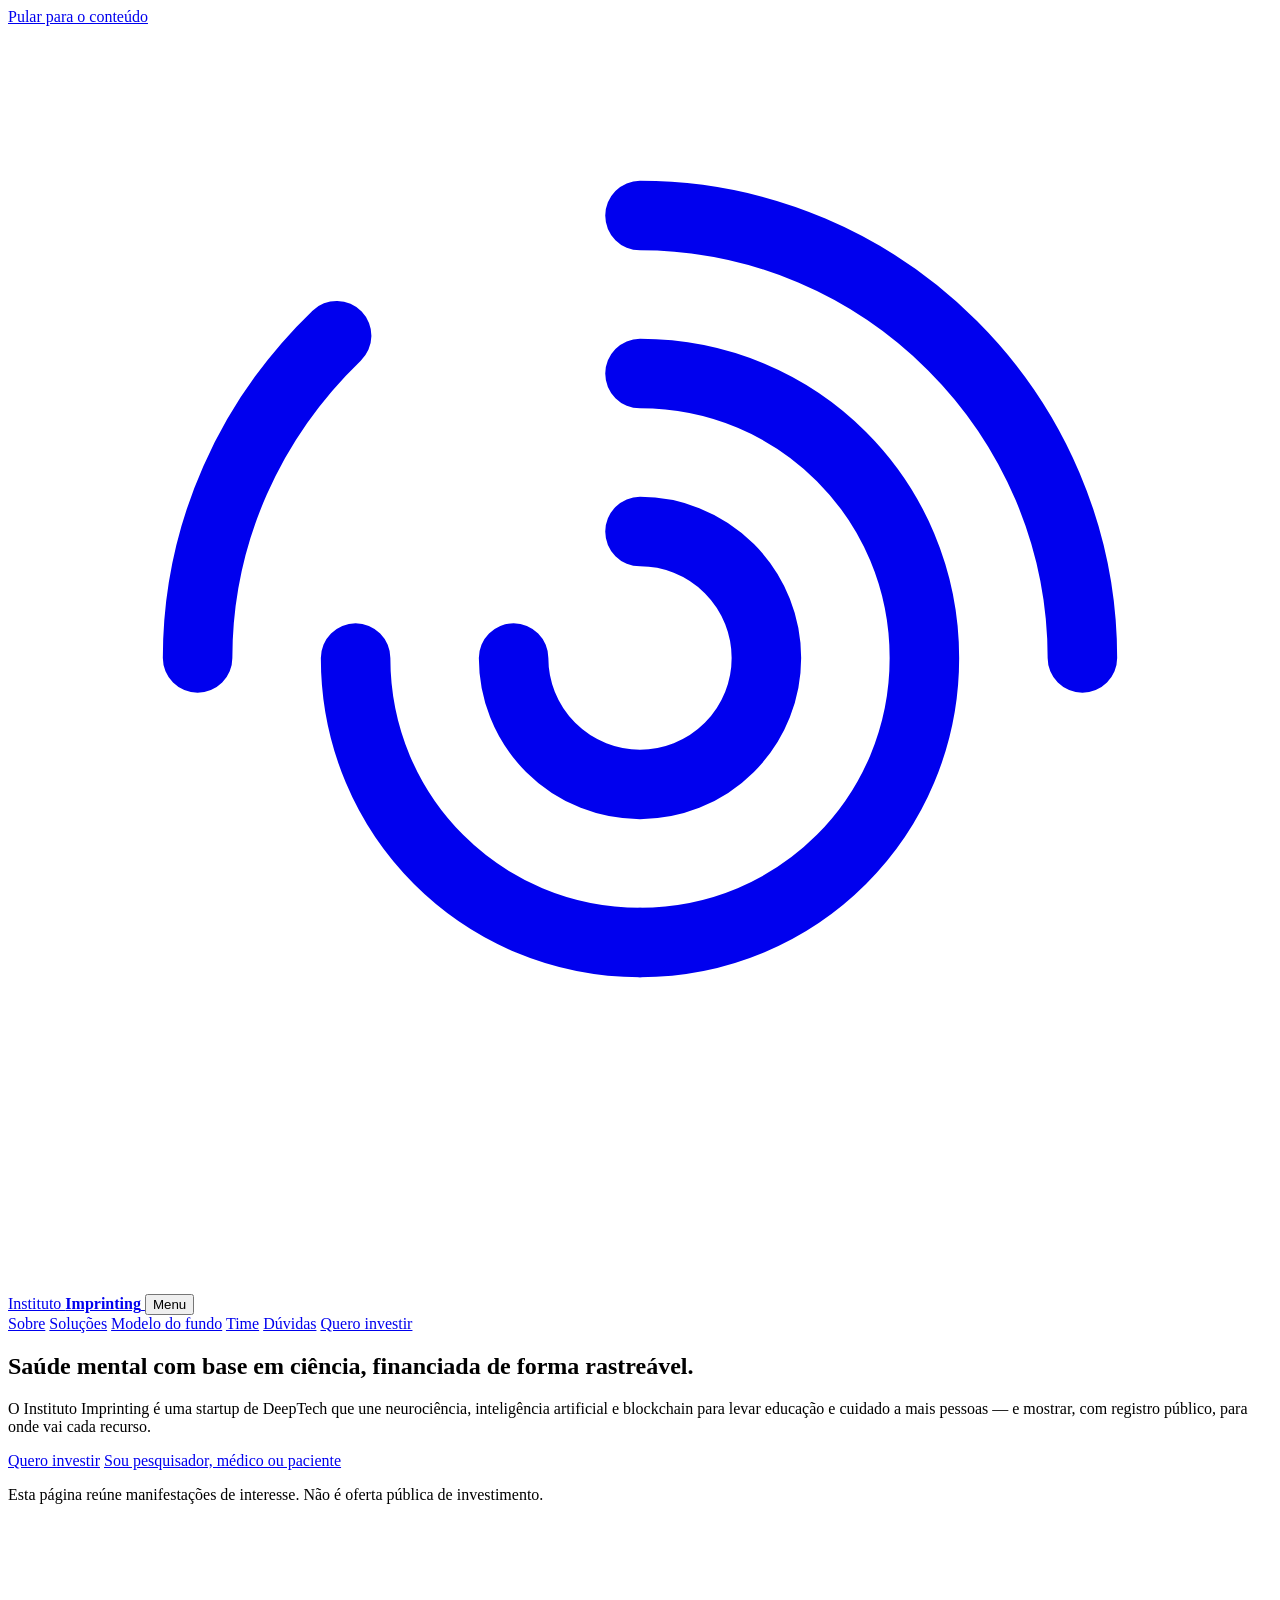
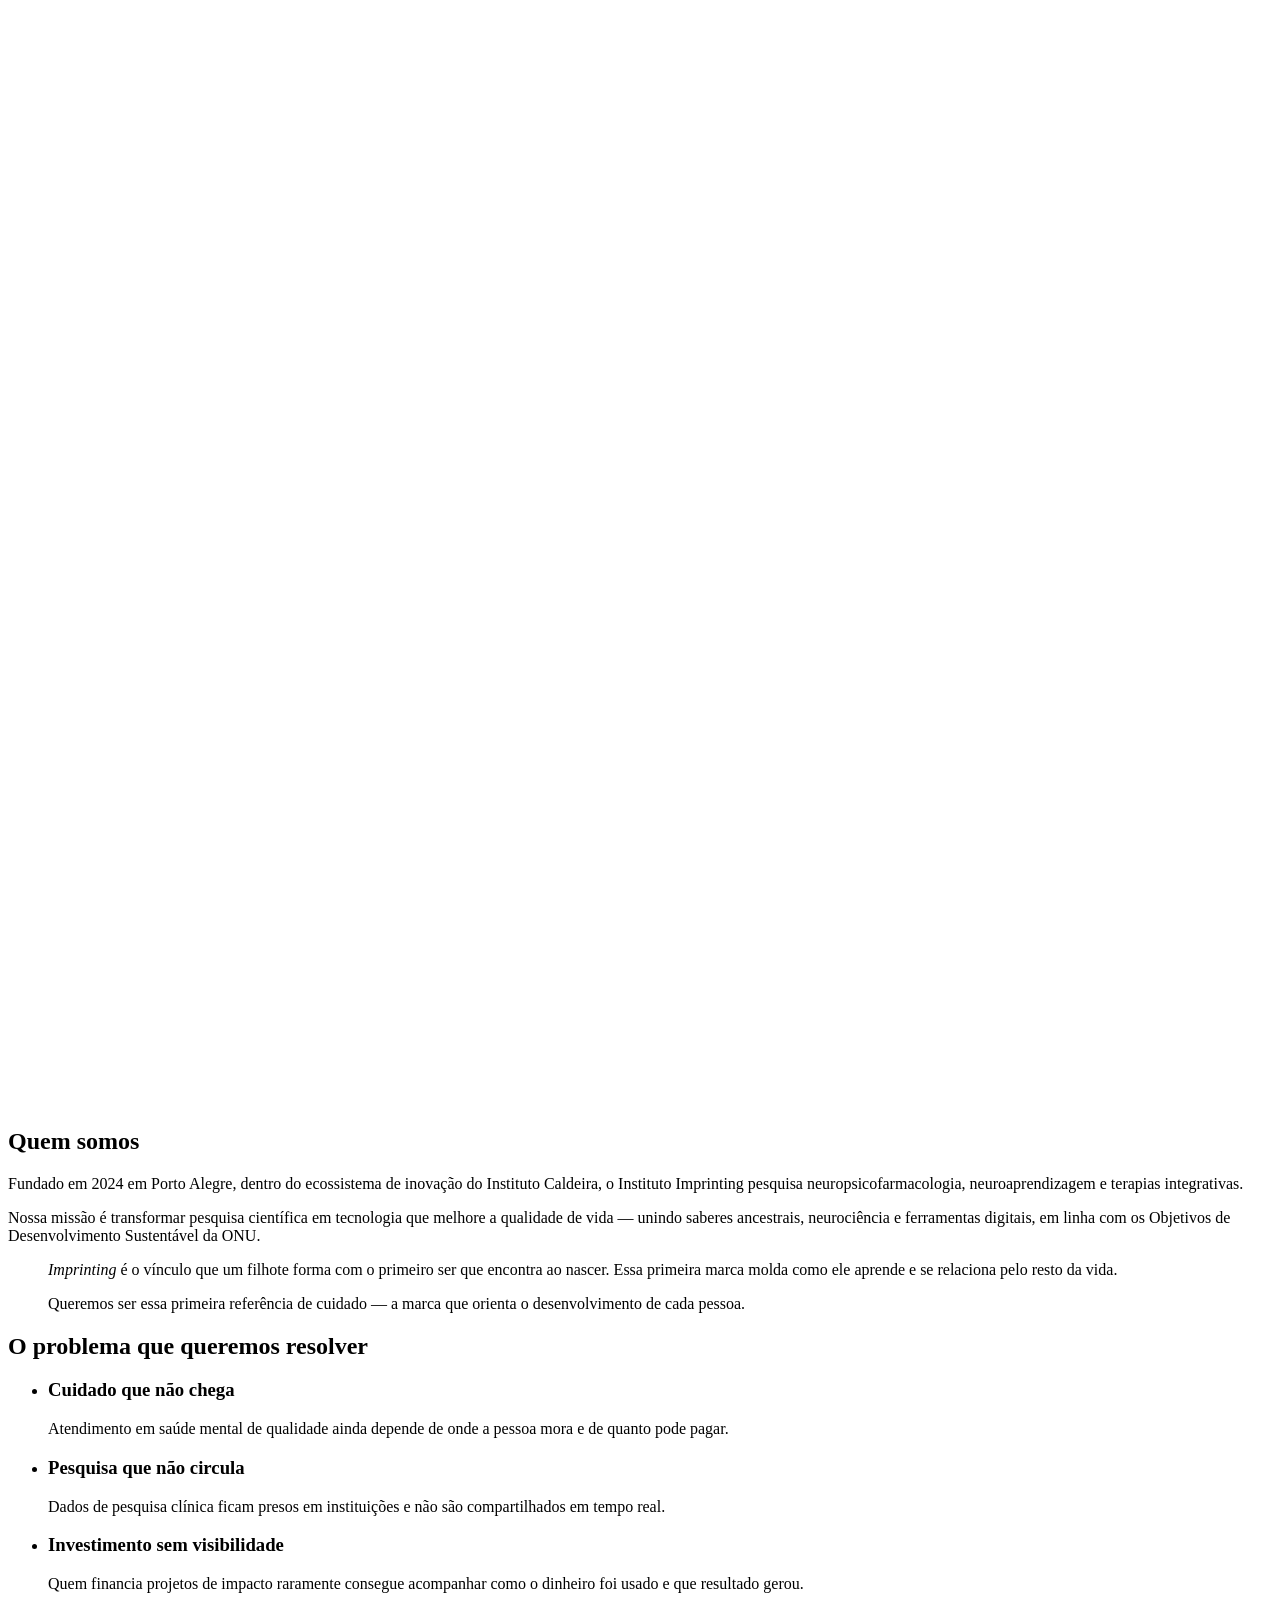
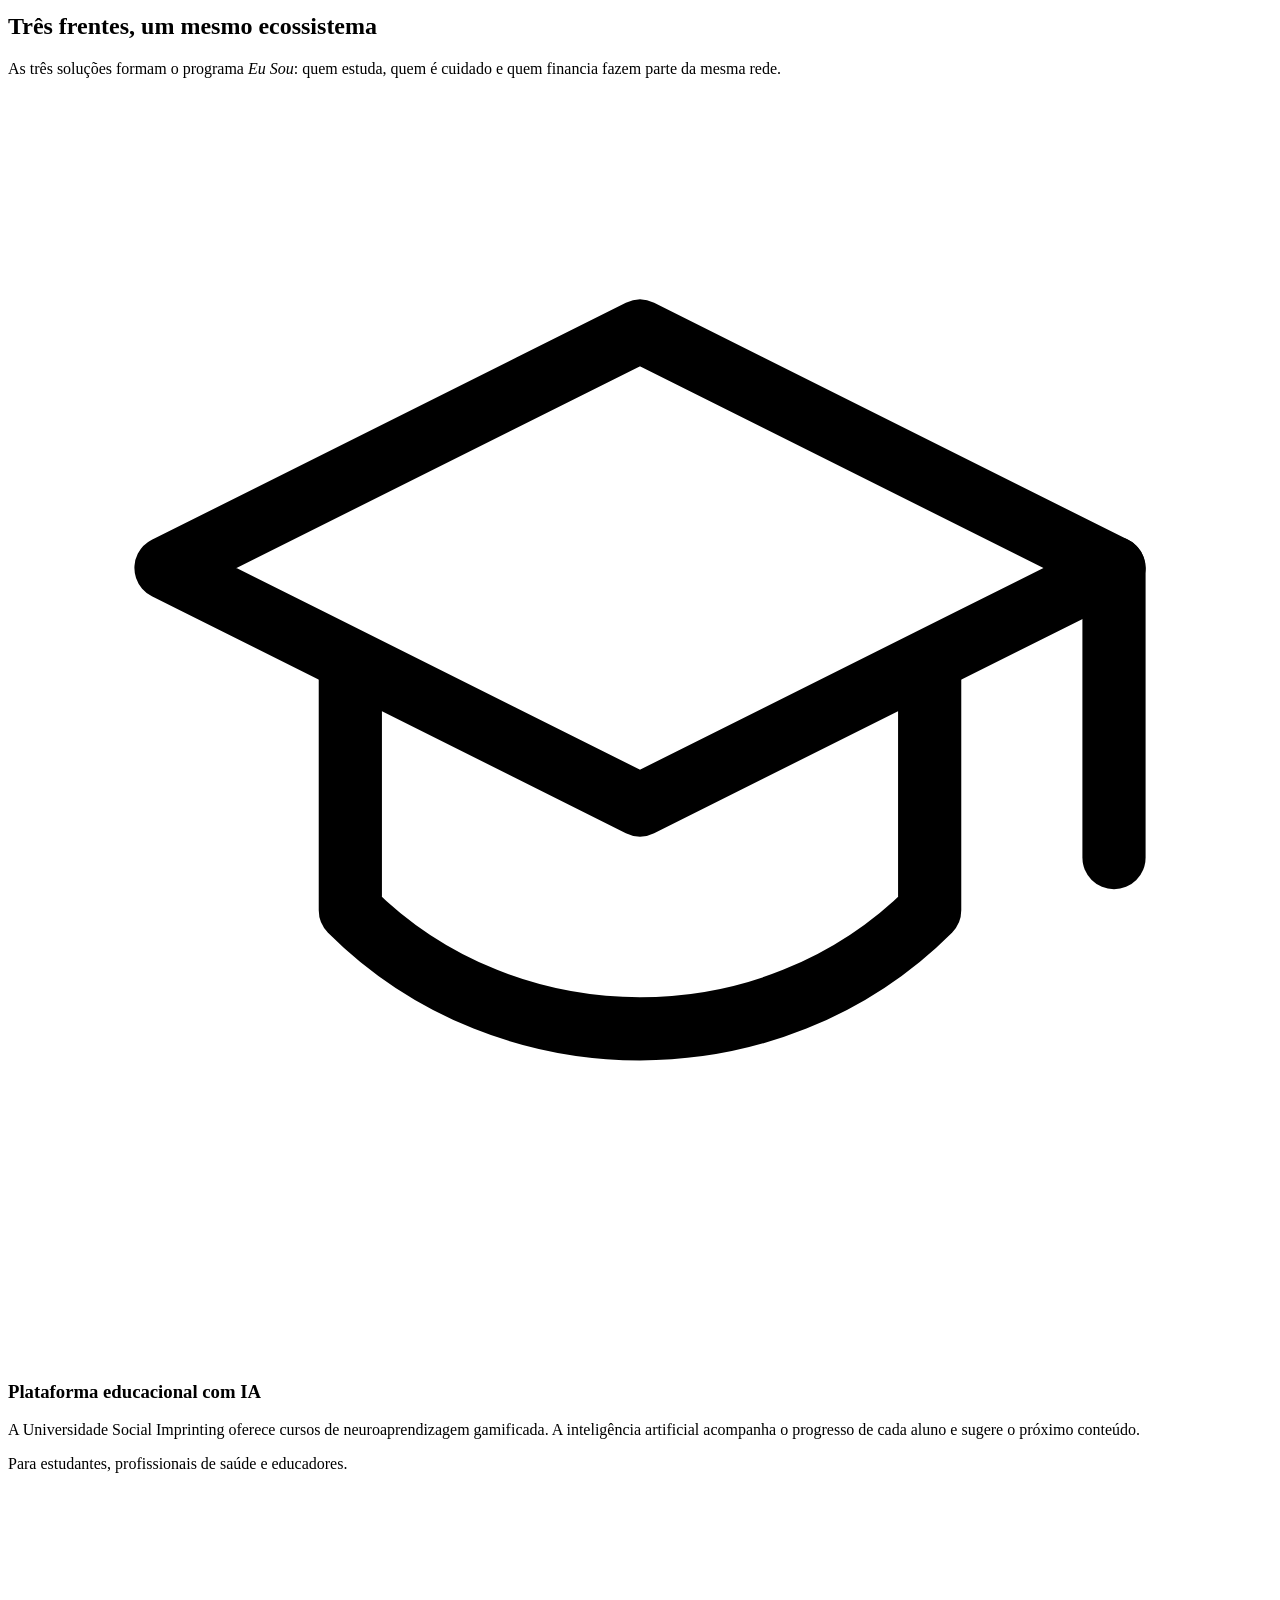
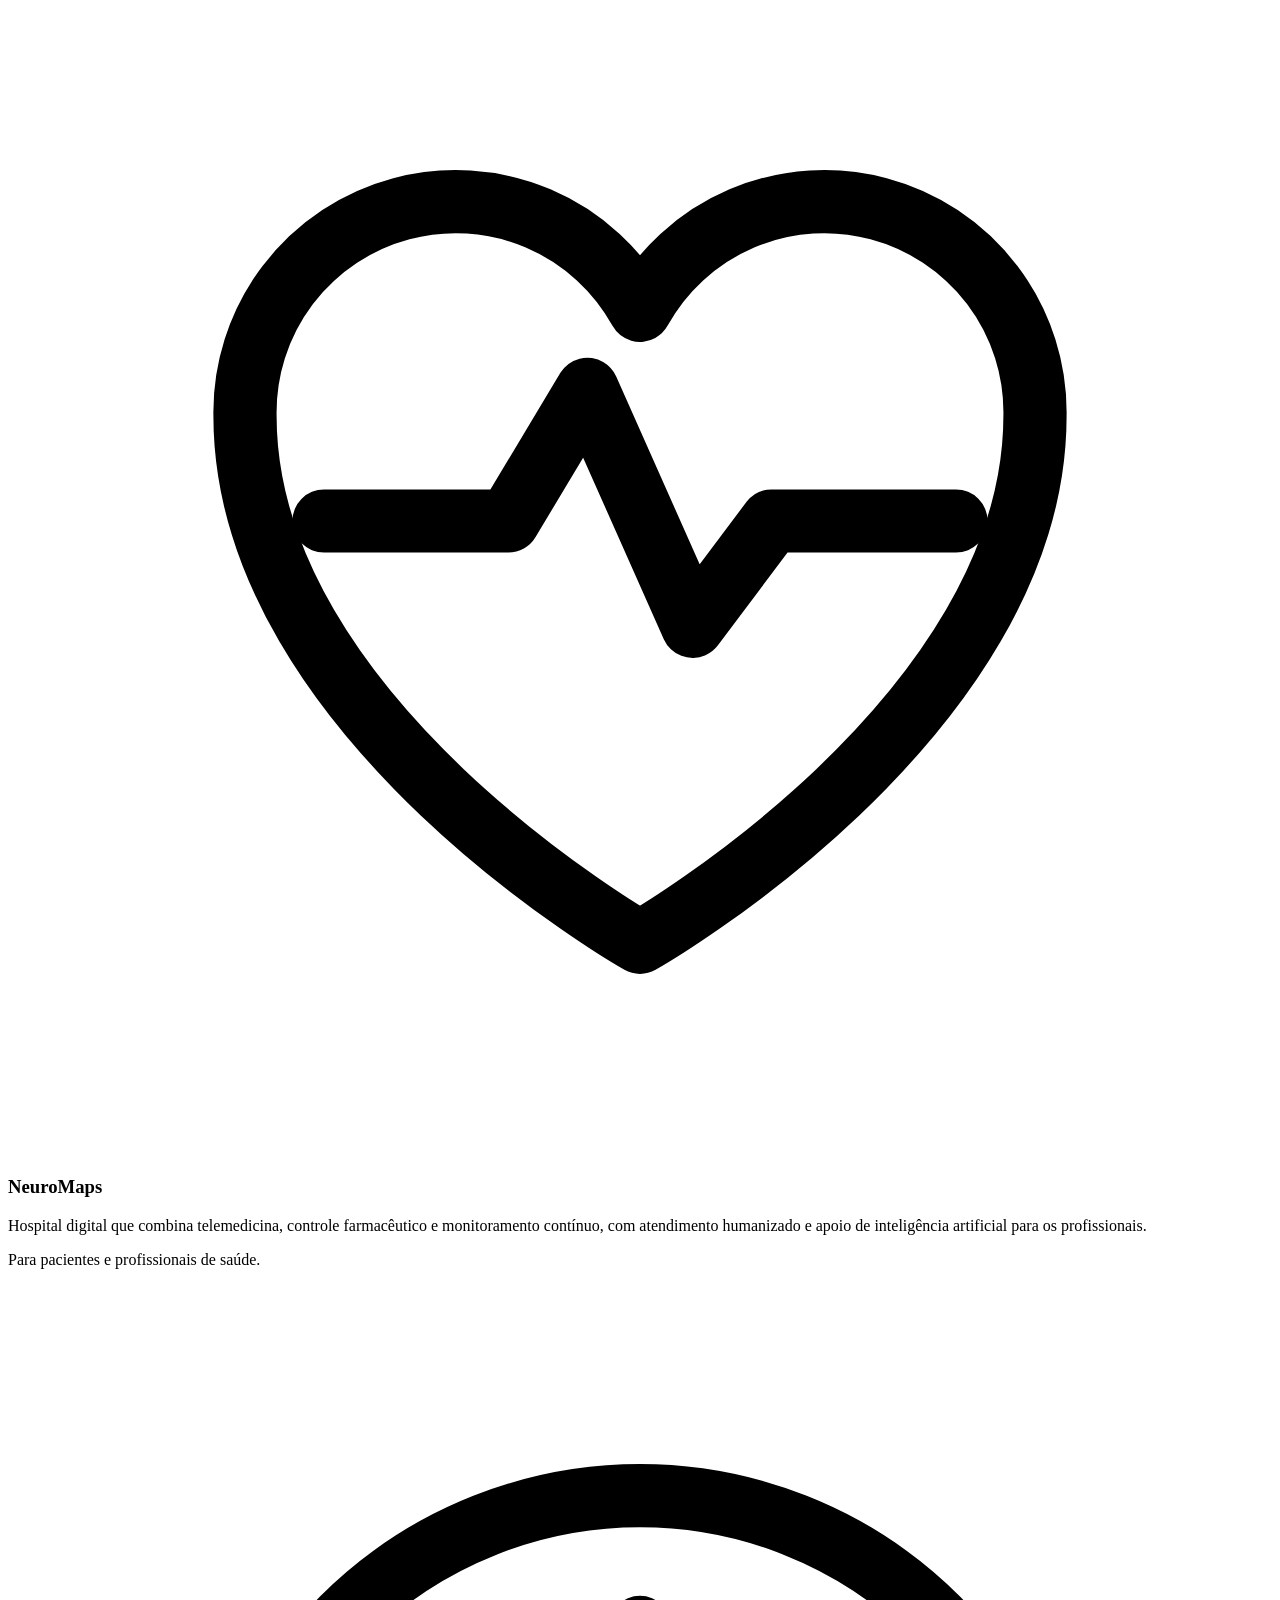
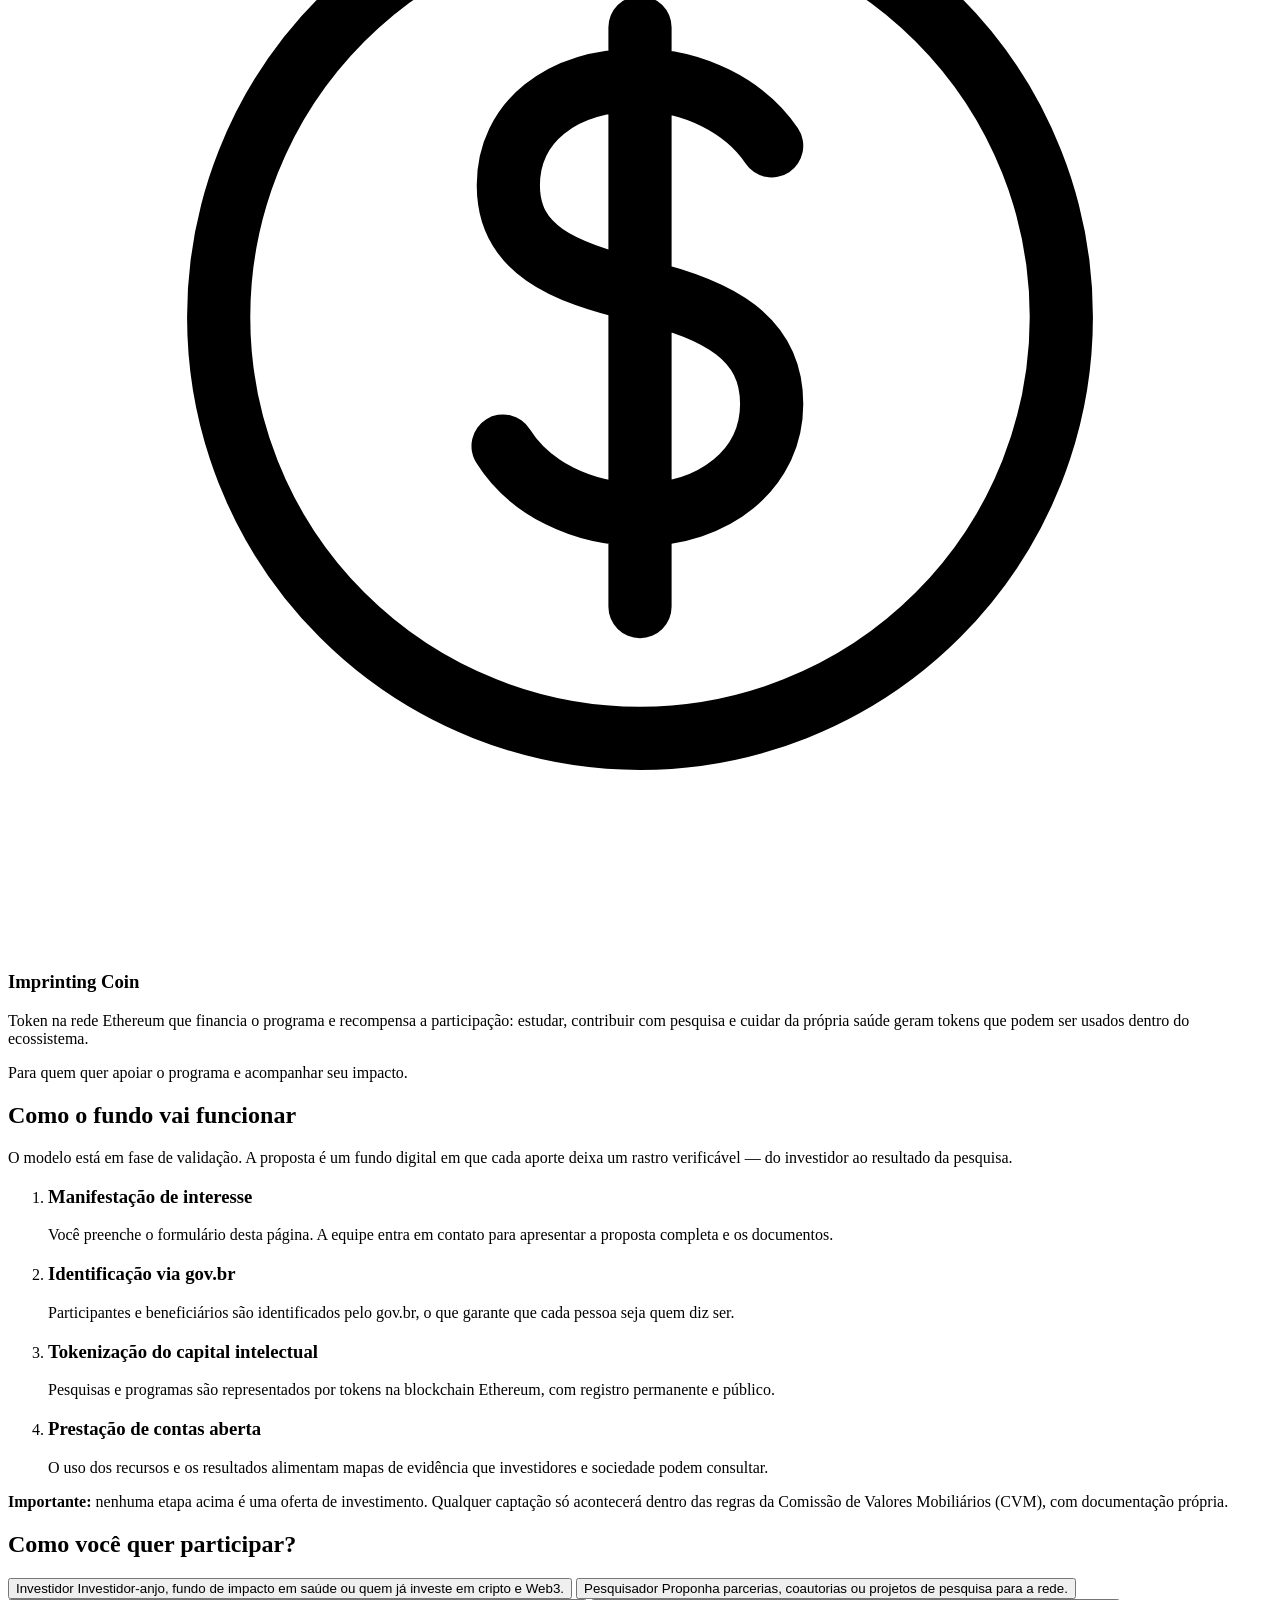
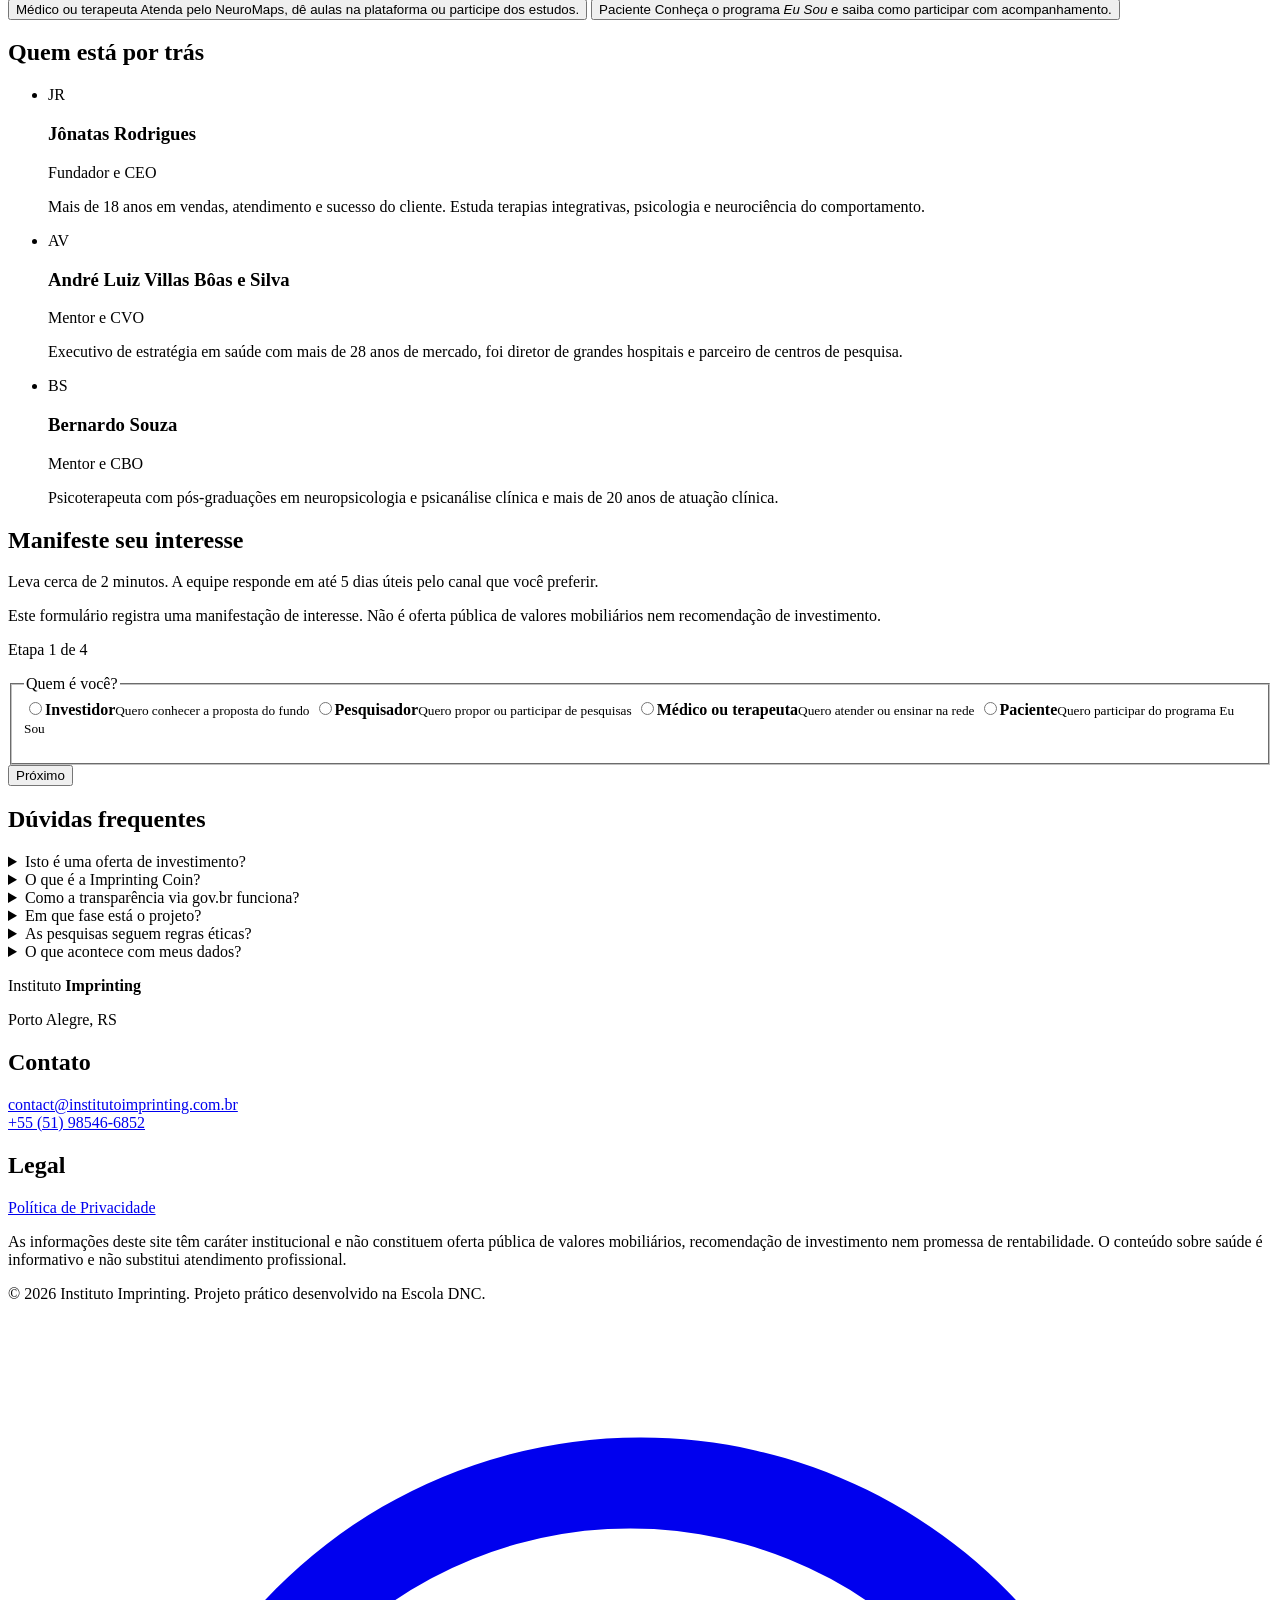
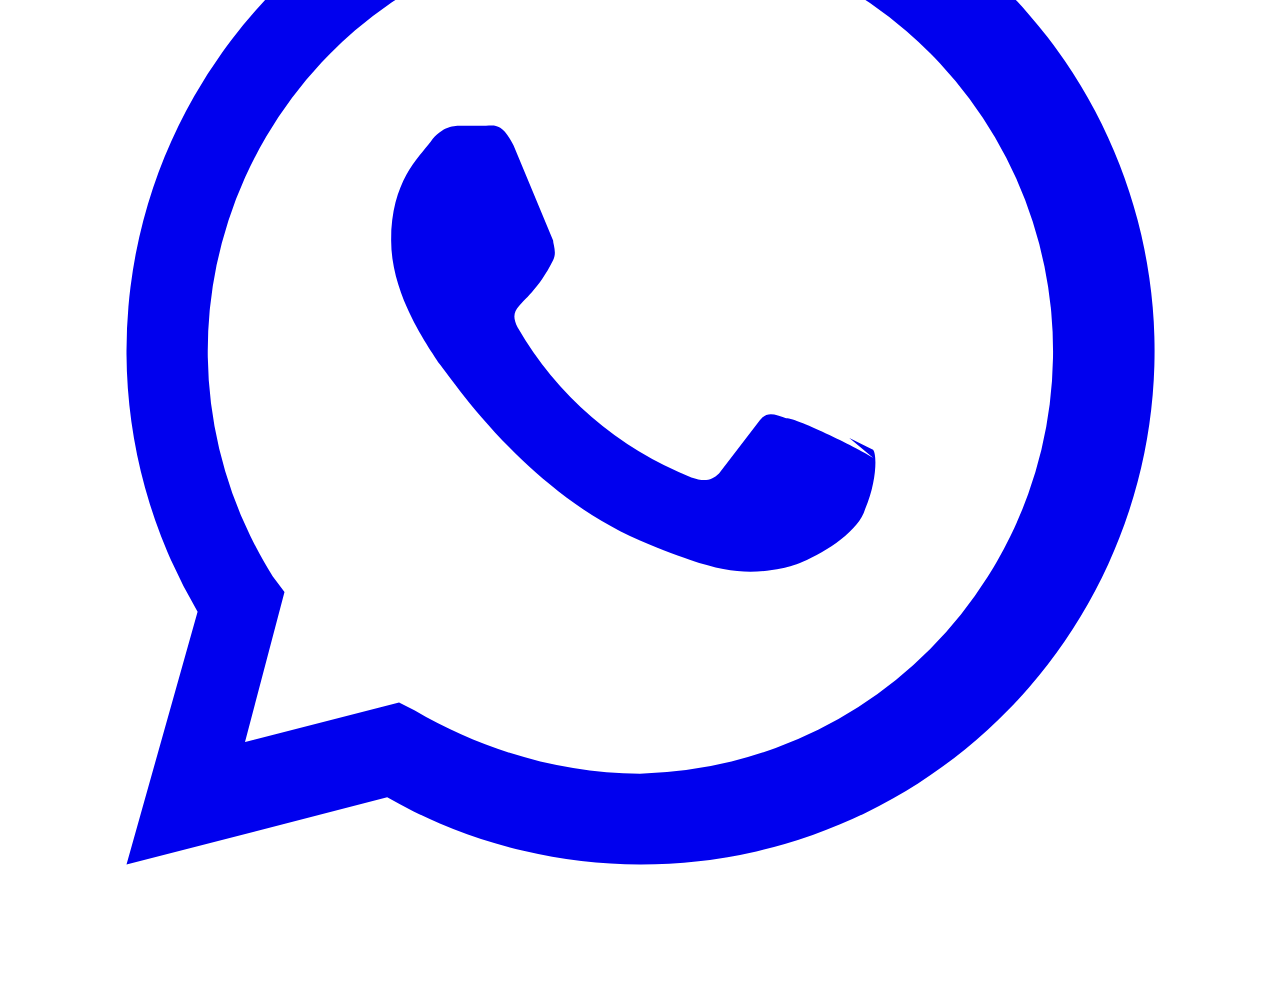
==== index.html @ c6a23389 "Site one-page e politica de privacidade" ====
<!doctype html>
<html lang="pt-BR">
<head>
  <meta charset="utf-8">
  <meta name="viewport" content="width=device-width, initial-scale=1">
  <meta http-equiv="Content-Security-Policy" content="default-src 'self'; script-src 'self'; style-src 'self' 'unsafe-inline' https://fonts.googleapis.com; font-src https://fonts.gstatic.com; img-src 'self' data:; connect-src https://lchayvsgtklfcipnlhec.supabase.co; base-uri 'self'; form-action 'self'">
  <meta name="referrer" content="strict-origin-when-cross-origin">
  <title>Instituto Imprinting — Ciência e cuidado em saúde mental</title>
  <meta name="description" content="O Instituto Imprinting une neurociência, inteligência artificial e blockchain para levar educação e cuidado em saúde mental a mais pessoas. Manifeste seu interesse como investidor, pesquisador, médico ou paciente.">
  <meta name="theme-color" content="#1A1C3D">
  <link rel="canonical" href="https://conceicaofrancisco645-commits.github.io/instituto-imprinting/">
  <meta property="og:type" content="website">
  <meta property="og:locale" content="pt_BR">
  <meta property="og:title" content="Instituto Imprinting — Ciência e cuidado em saúde mental">
  <meta property="og:description" content="Educação com IA, hospital digital NeuroMaps e a Imprinting Coin. Manifeste seu interesse.">
  <meta property="og:image" content="https://conceicaofrancisco645-commits.github.io/instituto-imprinting/assets/og.png">
  <meta name="twitter:card" content="summary_large_image">
  <link rel="icon" href="assets/favicon.svg" type="image/svg+xml">
  <link rel="preconnect" href="https://fonts.googleapis.com">
  <link rel="preconnect" href="https://fonts.gstatic.com" crossorigin>
  <link href="https://fonts.googleapis.com/css2?family=Atkinson+Hyperlegible:ital,wght@0,400;0,700;1,400&family=Bricolage+Grotesque:opsz,wght@12..96,500;12..96,700;12..96,800&display=swap" rel="stylesheet">
  <link rel="stylesheet" href="assets/style.css">
  <script type="application/ld+json">
  {"@context":"https://schema.org","@type":"Organization","name":"Instituto Imprinting","url":"https://conceicaofrancisco645-commits.github.io/instituto-imprinting/","email":"contact@institutoimprinting.com.br","telephone":"+55-51-98546-6852","address":{"@type":"PostalAddress","addressLocality":"Porto Alegre","addressRegion":"RS","addressCountry":"BR"}}
  </script>
</head>
<body>
  <a class="skip" href="#conteudo">Pular para o conteúdo</a>

  <header class="topbar">
    <div class="wrap topbar__inner">
      <a class="brand" href="#topo" aria-label="Instituto Imprinting, início">
        <svg class="brand__mark" viewBox="0 0 40 40" aria-hidden="true"><g fill="none" stroke="currentColor" stroke-width="2.2" stroke-linecap="round"><path d="M20 6c7.7 0 14 6.3 14 14"/><path d="M20 11c5 0 9 4 9 9s-4 9-9 9"/><path d="M20 16a4 4 0 1 1-4 4"/><path d="M6 20c0-4 1.7-7.6 4.4-10.2"/><path d="M11 20c0 5 4 9 9 9"/></g></svg>
        <span>Instituto <b>Imprinting</b></span>
      </a>
      <button class="menu-btn" aria-expanded="false" aria-controls="menu">Menu</button>
      <nav id="menu" class="nav" aria-label="Principal">
        <a href="#sobre">Sobre</a>
        <a href="#solucoes">Soluções</a>
        <a href="#modelo">Modelo do fundo</a>
        <a href="#time">Time</a>
        <a href="#faq">Dúvidas</a>
        <a class="btn btn--small" href="#interesse" data-perfil="investidor">Quero investir</a>
      </nav>
    </div>
  </header>

  <main id="conteudo">
    <!-- HERO -->
    <section class="hero" id="topo">
      <div class="wrap hero__grid">
        <div class="hero__text">
          <h1>Saúde mental com base em ciência, financiada de forma rastreável.</h1>
          <p class="lead">O Instituto Imprinting é uma startup de DeepTech que une neurociência, inteligência artificial e blockchain para levar educação e cuidado a mais pessoas — e mostrar, com registro público, para onde vai cada recurso.</p>
          <div class="hero__ctas">
            <a class="btn" href="#interesse" data-perfil="investidor">Quero investir</a>
            <a class="btn btn--ghost" href="#para-quem">Sou pesquisador, médico ou paciente</a>
          </div>
          <p class="hero__note">Esta página reúne manifestações de interesse. Não é oferta pública de investimento.</p>
        </div>
        <figure class="hero__art" aria-hidden="true">
          <svg id="imprint" viewBox="0 0 520 520"></svg>
        </figure>
      </div>
    </section>

    <!-- SOBRE -->
    <section class="section" id="sobre">
      <div class="wrap sobre">
        <div class="sobre__text">
          <h2>Quem somos</h2>
          <p>Fundado em 2024 em Porto Alegre, dentro do ecossistema de inovação do Instituto Caldeira, o Instituto Imprinting pesquisa neuropsicofarmacologia, neuroaprendizagem e terapias integrativas.</p>
          <p>Nossa missão é transformar pesquisa científica em tecnologia que melhore a qualidade de vida — unindo saberes ancestrais, neurociência e ferramentas digitais, em linha com os Objetivos de Desenvolvimento Sustentável da ONU.</p>
        </div>
        <blockquote class="nome">
          <p><dfn>Imprinting</dfn> é o vínculo que um filhote forma com o primeiro ser que encontra ao nascer. Essa primeira marca molda como ele aprende e se relaciona pelo resto da vida.</p>
          <footer>Queremos ser essa primeira referência de cuidado — a marca que orienta o desenvolvimento de cada pessoa.</footer>
        </blockquote>
      </div>
    </section>

    <!-- PROBLEMA -->
    <section class="section section--ink" id="problema">
      <div class="wrap">
        <h2>O problema que queremos resolver</h2>
        <ul class="problemas">
          <li><h3>Cuidado que não chega</h3><p>Atendimento em saúde mental de qualidade ainda depende de onde a pessoa mora e de quanto pode pagar.</p></li>
          <li><h3>Pesquisa que não circula</h3><p>Dados de pesquisa clínica ficam presos em instituições e não são compartilhados em tempo real.</p></li>
          <li><h3>Investimento sem visibilidade</h3><p>Quem financia projetos de impacto raramente consegue acompanhar como o dinheiro foi usado e que resultado gerou.</p></li>
        </ul>
      </div>
    </section>

    <!-- SOLUÇÕES -->
    <section class="section" id="solucoes">
      <div class="wrap">
        <h2>Três frentes, um mesmo ecossistema</h2>
        <p class="section__intro">As três soluções formam o programa <i>Eu Sou</i>: quem estuda, quem é cuidado e quem financia fazem parte da mesma rede.</p>
        <div class="solucoes">
          <article class="solucao">
            <svg class="solucao__icon" viewBox="0 0 48 48" aria-hidden="true"><g fill="none" stroke="currentColor" stroke-width="2.4" stroke-linecap="round" stroke-linejoin="round"><path d="M6 18 24 9l18 9-18 9z"/><path d="M13 22v9c3 3 7 4.5 11 4.5s8-1.5 11-4.5v-9"/><path d="M42 18v11"/></g></svg>
            <h3>Plataforma educacional com IA</h3>
            <p>A Universidade Social Imprinting oferece cursos de neuroaprendizagem gamificada. A inteligência artificial acompanha o progresso de cada aluno e sugere o próximo conteúdo.</p>
            <p class="solucao__para">Para estudantes, profissionais de saúde e educadores.</p>
          </article>
          <article class="solucao">
            <svg class="solucao__icon" viewBox="0 0 48 48" aria-hidden="true"><g fill="none" stroke="currentColor" stroke-width="2.4" stroke-linecap="round" stroke-linejoin="round"><path d="M24 40s-15-8.5-15-20a8 8 0 0 1 15-4 8 8 0 0 1 15 4c0 11.5-15 20-15 20z"/><path d="M12 24h7l3-5 4 9 3-4h7"/></g></svg>
            <h3>NeuroMaps</h3>
            <p>Hospital digital que combina telemedicina, controle farmacêutico e monitoramento contínuo, com atendimento humanizado e apoio de inteligência artificial para os profissionais.</p>
            <p class="solucao__para">Para pacientes e profissionais de saúde.</p>
          </article>
          <article class="solucao">
            <svg class="solucao__icon" viewBox="0 0 48 48" aria-hidden="true"><g fill="none" stroke="currentColor" stroke-width="2.4" stroke-linecap="round" stroke-linejoin="round"><circle cx="24" cy="24" r="16"/><path d="M24 13v22M29 17.5c-1-1.5-3-2.5-5-2.5-3 0-5 1.6-5 4s2 3.3 5 4 5 1.8 5 4.3-2.2 4.2-5 4.2c-2.2 0-4.2-1-5.2-2.6"/></g></svg>
            <h3>Imprinting Coin</h3>
            <p>Token na rede Ethereum que financia o programa e recompensa a participação: estudar, contribuir com pesquisa e cuidar da própria saúde geram tokens que podem ser usados dentro do ecossistema.</p>
            <p class="solucao__para">Para quem quer apoiar o programa e acompanhar seu impacto.</p>
          </article>
        </div>
      </div>
    </section>

    <!-- MODELO -->
    <section class="section section--mist" id="modelo">
      <div class="wrap modelo">
        <div class="modelo__head">
          <h2>Como o fundo vai funcionar</h2>
          <p>O modelo está em fase de validação. A proposta é um fundo digital em que cada aporte deixa um rastro verificável — do investidor ao resultado da pesquisa.</p>
        </div>
        <ol class="etapas">
          <li><h3>Manifestação de interesse</h3><p>Você preenche o formulário desta página. A equipe entra em contato para apresentar a proposta completa e os documentos.</p></li>
          <li><h3>Identificação via gov.br</h3><p>Participantes e beneficiários são identificados pelo gov.br, o que garante que cada pessoa seja quem diz ser.</p></li>
          <li><h3>Tokenização do capital intelectual</h3><p>Pesquisas e programas são representados por tokens na blockchain Ethereum, com registro permanente e público.</p></li>
          <li><h3>Prestação de contas aberta</h3><p>O uso dos recursos e os resultados alimentam mapas de evidência que investidores e sociedade podem consultar.</p></li>
        </ol>
        <p class="aviso"><strong>Importante:</strong> nenhuma etapa acima é uma oferta de investimento. Qualquer captação só acontecerá dentro das regras da Comissão de Valores Mobiliários (CVM), com documentação própria.</p>
      </div>
    </section>

    <!-- PARA QUEM -->
    <section class="section" id="para-quem">
      <div class="wrap">
        <h2>Como você quer participar?</h2>
        <div class="perfis">
          <button class="perfil-card" data-perfil="investidor">
            <span class="perfil-card__nome">Investidor</span>
            <span>Investidor-anjo, fundo de impacto em saúde ou quem já investe em cripto e Web3.</span>
          </button>
          <button class="perfil-card" data-perfil="pesquisador">
            <span class="perfil-card__nome">Pesquisador</span>
            <span>Proponha parcerias, coautorias ou projetos de pesquisa para a rede.</span>
          </button>
          <button class="perfil-card" data-perfil="medico">
            <span class="perfil-card__nome">Médico ou terapeuta</span>
            <span>Atenda pelo NeuroMaps, dê aulas na plataforma ou participe dos estudos.</span>
          </button>
          <button class="perfil-card" data-perfil="paciente">
            <span class="perfil-card__nome">Paciente</span>
            <span>Conheça o programa <i>Eu Sou</i> e saiba como participar com acompanhamento.</span>
          </button>
        </div>
      </div>
    </section>

    <!-- TIME -->
    <section class="section section--mist" id="time">
      <div class="wrap">
        <h2>Quem está por trás</h2>
        <ul class="time">
          <li class="pessoa">
            <span class="pessoa__avatar" aria-hidden="true">JR</span>
            <div><h3>Jônatas Rodrigues</h3><p class="pessoa__cargo">Fundador e CEO</p>
            <p>Mais de 18 anos em vendas, atendimento e sucesso do cliente. Estuda terapias integrativas, psicologia e neurociência do comportamento.</p></div>
          </li>
          <li class="pessoa">
            <span class="pessoa__avatar" aria-hidden="true">AV</span>
            <div><h3>André Luiz Villas Bôas e Silva</h3><p class="pessoa__cargo">Mentor e CVO</p>
            <p>Executivo de estratégia em saúde com mais de 28 anos de mercado, foi diretor de grandes hospitais e parceiro de centros de pesquisa.</p></div>
          </li>
          <li class="pessoa">
            <span class="pessoa__avatar" aria-hidden="true">BS</span>
            <div><h3>Bernardo Souza</h3><p class="pessoa__cargo">Mentor e CBO</p>
            <p>Psicoterapeuta com pós-graduações em neuropsicologia e psicanálise clínica e mais de 20 anos de atuação clínica.</p></div>
          </li>
        </ul>
      </div>
    </section>

    <!-- FORMULÁRIO -->
    <section class="section form-section" id="interesse">
      <div class="wrap form-wrap">
        <div class="form-intro">
          <h2>Manifeste seu interesse</h2>
          <p>Leva cerca de 2 minutos. A equipe responde em até 5 dias úteis pelo canal que você preferir.</p>
          <p class="aviso aviso--small">Este formulário registra uma manifestação de interesse. Não é oferta pública de valores mobiliários nem recomendação de investimento.</p>
        </div>

        <form id="form" class="form" novalidate>
          <div class="progress" aria-hidden="true"><span class="progress__bar"></span></div>
          <p class="progress__label" id="progress-label" aria-live="polite">Etapa 1 de 4</p>

          <!-- etapa 1 -->
          <fieldset class="step" data-step="1">
            <legend>Quem é você?</legend>
            <div class="choices" role="radiogroup">
              <label class="choice"><input type="radio" name="perfil" value="investidor" required><span><b>Investidor</b><small>Quero conhecer a proposta do fundo</small></span></label>
              <label class="choice"><input type="radio" name="perfil" value="pesquisador"><span><b>Pesquisador</b><small>Quero propor ou participar de pesquisas</small></span></label>
              <label class="choice"><input type="radio" name="perfil" value="medico"><span><b>Médico ou terapeuta</b><small>Quero atender ou ensinar na rede</small></span></label>
              <label class="choice"><input type="radio" name="perfil" value="paciente"><span><b>Paciente</b><small>Quero participar do programa Eu Sou</small></span></label>
            </div>
            <p class="error" data-error-for="perfil"></p>
          </fieldset>

          <!-- etapa 2 -->
          <fieldset class="step" data-step="2" hidden>
            <legend>Seus dados de contato</legend>
            <div class="field"><label for="nome">Nome completo</label><input id="nome" name="nome" autocomplete="name" required minlength="3" maxlength="120"><p class="error" data-error-for="nome"></p></div>
            <div class="field"><label for="email">E-mail</label><input id="email" name="email" type="email" autocomplete="email" required maxlength="160" inputmode="email"><p class="error" data-error-for="email"></p></div>
            <div class="field"><label for="telefone">Celular com DDD</label><input id="telefone" name="telefone" type="tel" autocomplete="tel-national" required inputmode="numeric" placeholder="(11) 98765-4321" maxlength="15"><p class="error" data-error-for="telefone"></p></div>
            <div class="field-row">
              <div class="field"><label for="cidade">Cidade</label><input id="cidade" name="cidade" autocomplete="address-level2" required maxlength="80"><p class="error" data-error-for="cidade"></p></div>
              <div class="field field--uf"><label for="uf">UF</label>
                <select id="uf" name="uf" required autocomplete="address-level1"><option value="">—</option><option>AC</option><option>AL</option><option>AP</option><option>AM</option><option>BA</option><option>CE</option><option>DF</option><option>ES</option><option>GO</option><option>MA</option><option>MT</option><option>MS</option><option>MG</option><option>PA</option><option>PB</option><option>PR</option><option>PE</option><option>PI</option><option>RJ</option><option>RN</option><option>RS</option><option>RO</option><option>RR</option><option>SC</option><option>SP</option><option>SE</option><option>TO</option></select>
                <p class="error" data-error-for="uf"></p></div>
            </div>
          </fieldset>

          <!-- etapa 3: muda por perfil -->
          <fieldset class="step" data-step="3" hidden>
            <legend id="step3-legend">Sobre seu interesse</legend>

            <div class="branch" data-branch="investidor">
              <div class="field"><span class="label">Você investe como</span>
                <div class="pills"><label><input type="radio" name="inv_tipo" value="pf"> Pessoa física</label><label><input type="radio" name="inv_tipo" value="pj"> Pessoa jurídica</label></div>
                <p class="error" data-error-for="inv_tipo"></p></div>
              <div class="field"><span class="label">Já investe em <small>(marque o que se aplica)</small></span>
                <div class="pills"><label><input type="checkbox" name="inv_exp" value="startups"> Startups</label><label><input type="checkbox" name="inv_exp" value="cripto"> Cripto ou Web3</label><label><input type="checkbox" name="inv_exp" value="impacto"> Fundos de impacto</label><label><input type="checkbox" name="inv_exp" value="nenhum"> Ainda não invisto</label></div></div>
              <div class="field"><label for="inv_faixa">Faixa de interesse</label>
                <select id="inv_faixa" name="inv_faixa"><option value="">Selecione</option><option value="ate-10k">Até R$ 10 mil</option><option value="10k-50k">R$ 10 mil a R$ 50 mil</option><option value="50k-250k">R$ 50 mil a R$ 250 mil</option><option value="250k+">Acima de R$ 250 mil</option><option value="indefinido">Ainda não sei</option></select>
                <p class="error" data-error-for="inv_faixa"></p></div>
              <div class="field"><span class="label">Frente que mais interessa</span>
                <div class="pills"><label><input type="radio" name="inv_area" value="educacao"> Educação com IA</label><label><input type="radio" name="inv_area" value="neuromaps"> NeuroMaps</label><label><input type="radio" name="inv_area" value="coin"> Imprinting Coin</label><label><input type="radio" name="inv_area" value="todas"> O ecossistema todo</label></div>
                <p class="error" data-error-for="inv_area"></p></div>
            </div>

            <div class="branch" data-branch="pesquisador">
              <div class="field"><label for="pes_inst">Instituição</label><input id="pes_inst" name="pes_inst" maxlength="120"><p class="error" data-error-for="pes_inst"></p></div>
              <div class="field"><label for="pes_area">Área de pesquisa</label><input id="pes_area" name="pes_area" maxlength="120" placeholder="Ex.: neurociência cognitiva"><p class="error" data-error-for="pes_area"></p></div>
              <div class="field"><label for="pes_lattes">Link do Lattes <small>(opcional)</small></label><input id="pes_lattes" name="pes_lattes" type="url" maxlength="200" placeholder="http://lattes.cnpq.br/..."><p class="error" data-error-for="pes_lattes"></p></div>
              <div class="field"><span class="label">Tipo de parceria</span>
                <div class="pills"><label><input type="radio" name="pes_tipo" value="coautoria"> Coautoria</label><label><input type="radio" name="pes_tipo" value="dados"> Acesso a dados</label><label><input type="radio" name="pes_tipo" value="projeto"> Submeter projeto</label></div>
                <p class="error" data-error-for="pes_tipo"></p></div>
            </div>

            <div class="branch" data-branch="medico">
              <div class="field"><label for="med_esp">Especialidade</label><input id="med_esp" name="med_esp" maxlength="120" placeholder="Ex.: psiquiatria"><p class="error" data-error-for="med_esp"></p></div>
              <div class="field"><label for="med_reg">Registro profissional</label><input id="med_reg" name="med_reg" maxlength="30" placeholder="Ex.: CRM-SP 123456"><p class="error" data-error-for="med_reg"></p></div>
              <div class="field"><span class="label">Quer participar como</span>
                <div class="pills"><label><input type="checkbox" name="med_int" value="atender"> Atender no NeuroMaps</label><label><input type="checkbox" name="med_int" value="ensinar"> Dar aulas</label><label><input type="checkbox" name="med_int" value="pesquisar"> Participar de estudos</label></div>
                <p class="error" data-error-for="med_int"></p></div>
            </div>

            <div class="branch" data-branch="paciente">
              <div class="field"><label for="pac_idade">Faixa etária</label>
                <select id="pac_idade" name="pac_idade"><option value="">Selecione</option><option value="menor">Menos de 18 anos</option><option value="18-29">18 a 29</option><option value="30-44">30 a 44</option><option value="45-59">45 a 59</option><option value="60+">60 ou mais</option></select>
                <p class="error" data-error-for="pac_idade"></p></div>
              <div class="field"><span class="label">Como prefere ser contatado</span>
                <div class="pills"><label><input type="radio" name="pac_contato" value="whatsapp"> WhatsApp</label><label><input type="radio" name="pac_contato" value="email"> E-mail</label><label><input type="radio" name="pac_contato" value="ligacao"> Ligação</label></div>
                <p class="error" data-error-for="pac_contato"></p></div>
              <p class="nota">Não pedimos diagnóstico nem informações sobre sua saúde neste formulário. Se você está em sofrimento agora, ligue para o CVV no 188 (gratuito, 24 horas).</p>
            </div>
          </fieldset>

          <!-- etapa 4 -->
          <fieldset class="step" data-step="4" hidden>
            <legend>Mensagem e consentimento</legend>
            <div class="field"><label for="mensagem">Quer contar algo a mais? <small>(opcional)</small></label><textarea id="mensagem" name="mensagem" rows="4" maxlength="1500"></textarea><p class="counter" id="counter">0 / 1500</p></div>
            <label class="check"><input type="checkbox" name="lgpd" id="lgpd" required> <span>Autorizo o Instituto Imprinting a usar meus dados para entrar em contato sobre o perfil escolhido, conforme a <a href="privacidade.html" target="_blank" rel="noopener">Política de Privacidade</a>. Posso pedir a exclusão a qualquer momento.</span></label>
            <p class="error" data-error-for="lgpd"></p>
            <label class="check check--saude" hidden><input type="checkbox" name="saude" id="saude"> <span>Entendo que, ao me identificar como paciente, essa informação é um dado pessoal sensível (LGPD, art. 11) e autorizo seu uso apenas para o contato sobre o programa <i>Eu Sou</i>.</span></label>
            <p class="error" data-error-for="saude"></p>
            <div class="hp" aria-hidden="true"><label>Não preencha<input name="website" tabindex="-1" autocomplete="off"></label></div>
          </fieldset>

          <div class="form-nav">
            <button type="button" class="btn btn--ghost" id="voltar" hidden>Voltar</button>
            <button type="button" class="btn" id="proximo">Próximo</button>
            <button type="submit" class="btn" id="enviar" hidden>Enviar manifestação</button>
          </div>
          <p class="form-status" id="form-status" role="status" aria-live="polite"></p>

          <div class="sucesso" id="sucesso" hidden tabindex="-1">
            <svg viewBox="0 0 64 64" aria-hidden="true"><circle cx="32" cy="32" r="28" fill="none" stroke="currentColor" stroke-width="3"/><path d="m20 33 8 8 16-17" fill="none" stroke="currentColor" stroke-width="3.5" stroke-linecap="round" stroke-linejoin="round"/></svg>
            <h3>Obrigado! Recebemos sua manifestação.</h3>
            <p id="sucesso-texto">A equipe do Instituto Imprinting vai entrar em contato em até 5 dias úteis.</p>
            <button type="button" class="btn btn--ghost" id="novo">Enviar outra manifestação</button>
          </div>
        </form>
      </div>
    </section>

    <!-- FAQ -->
    <section class="section section--mist" id="faq">
      <div class="wrap faq-wrap">
        <h2>Dúvidas frequentes</h2>
        <div class="faq">
          <details><summary>Isto é uma oferta de investimento?</summary><p>Não. O formulário registra apenas que você tem interesse em conhecer a proposta. Qualquer captação futura seguirá as regras da CVM e terá documentação própria, que será apresentada antes de qualquer decisão.</p></details>
          <details><summary>O que é a Imprinting Coin?</summary><p>É um token na rede Ethereum criado para financiar o programa <i>Eu Sou</i> e recompensar quem participa dele — estudando, contribuindo com pesquisa ou cuidando da própria saúde. O modelo ainda está em validação.</p></details>
          <details><summary>Como a transparência via gov.br funciona?</summary><p>A identificação pelo gov.br permite saber quem são os participantes e beneficiários. Somada ao registro em blockchain, ela permite rastrear o uso dos recursos e os resultados de cada projeto.</p></details>
          <details><summary>Em que fase está o projeto?</summary><p>O instituto está validando o produto, estudando mercado e concorrência e montando a proposta de investimento. As plataformas de educação e o NeuroMaps estão em desenvolvimento.</p></details>
          <details><summary>As pesquisas seguem regras éticas?</summary><p>Estudos com pessoas só começam depois de aprovados por comitê de ética em pesquisa, conforme as normas brasileiras, e com consentimento de cada participante.</p></details>
          <details><summary>O que acontece com meus dados?</summary><p>Eles são usados só para o contato sobre o perfil que você escolheu, ficam guardados em banco de dados protegido e podem ser excluídos a qualquer momento pelo e-mail contact@institutoimprinting.com.br. Detalhes na <a href="privacidade.html">Política de Privacidade</a>.</p></details>
        </div>
      </div>
    </section>
  </main>

  <footer class="footer">
    <div class="wrap footer__grid">
      <div>
        <p class="brand brand--footer"><span>Instituto <b>Imprinting</b></span></p>
        <p>Porto Alegre, RS</p>
      </div>
      <div>
        <h2 class="footer__h">Contato</h2>
        <p><a href="mailto:contact@institutoimprinting.com.br">contact@institutoimprinting.com.br</a><br><a href="https://wa.me/5551985466852">+55 (51) 98546-6852</a></p>
      </div>
      <div>
        <h2 class="footer__h">Legal</h2>
        <p><a href="privacidade.html">Política de Privacidade</a></p>
      </div>
    </div>
    <div class="wrap footer__legal">
      <p>As informações deste site têm caráter institucional e não constituem oferta pública de valores mobiliários, recomendação de investimento nem promessa de rentabilidade. O conteúdo sobre saúde é informativo e não substitui atendimento profissional.</p>
      <p>© <span id="ano">2026</span> Instituto Imprinting. Projeto prático desenvolvido na Escola DNC.</p>
    </div>
  </footer>

  <a class="whats" href="https://wa.me/5551985466852?text=Ol%C3%A1%21%20Vim%20pelo%20site%20do%20Instituto%20Imprinting." target="_blank" rel="noopener" aria-label="Conversar no WhatsApp">
    <svg viewBox="0 0 32 32" aria-hidden="true"><path fill="currentColor" d="M16 3a13 13 0 0 0-11.2 19.6L3 29l6.6-1.7A13 13 0 1 0 16 3zm0 23.7c-2 0-4-.6-5.7-1.6l-.4-.2-3.9 1 1-3.8-.3-.4A10.7 10.7 0 1 1 16 26.7zm5.9-8c-.3-.2-1.9-1-2.2-1-.3-.1-.5-.2-.7.1l-1 1.3c-.2.2-.4.2-.7.1a8.8 8.8 0 0 1-4.4-3.8c-.3-.6.3-.5.9-1.7.1-.2 0-.4 0-.5l-1-2.4c-.3-.6-.5-.5-.7-.5h-.6c-.2 0-.5 0-.8.4s-1 1-1 2.5 1.1 2.9 1.2 3.1c.2.2 2.1 3.2 5.1 4.5 1.9.8 2.6.9 3.6.7.6-.1 1.9-.8 2.1-1.5.3-.7.3-1.4.2-1.5l-.6-.3z"/></svg>
  </a>

  <script src="assets/config.js"></script>
  <script src="assets/app.js" defer></script>
</body>
</html>
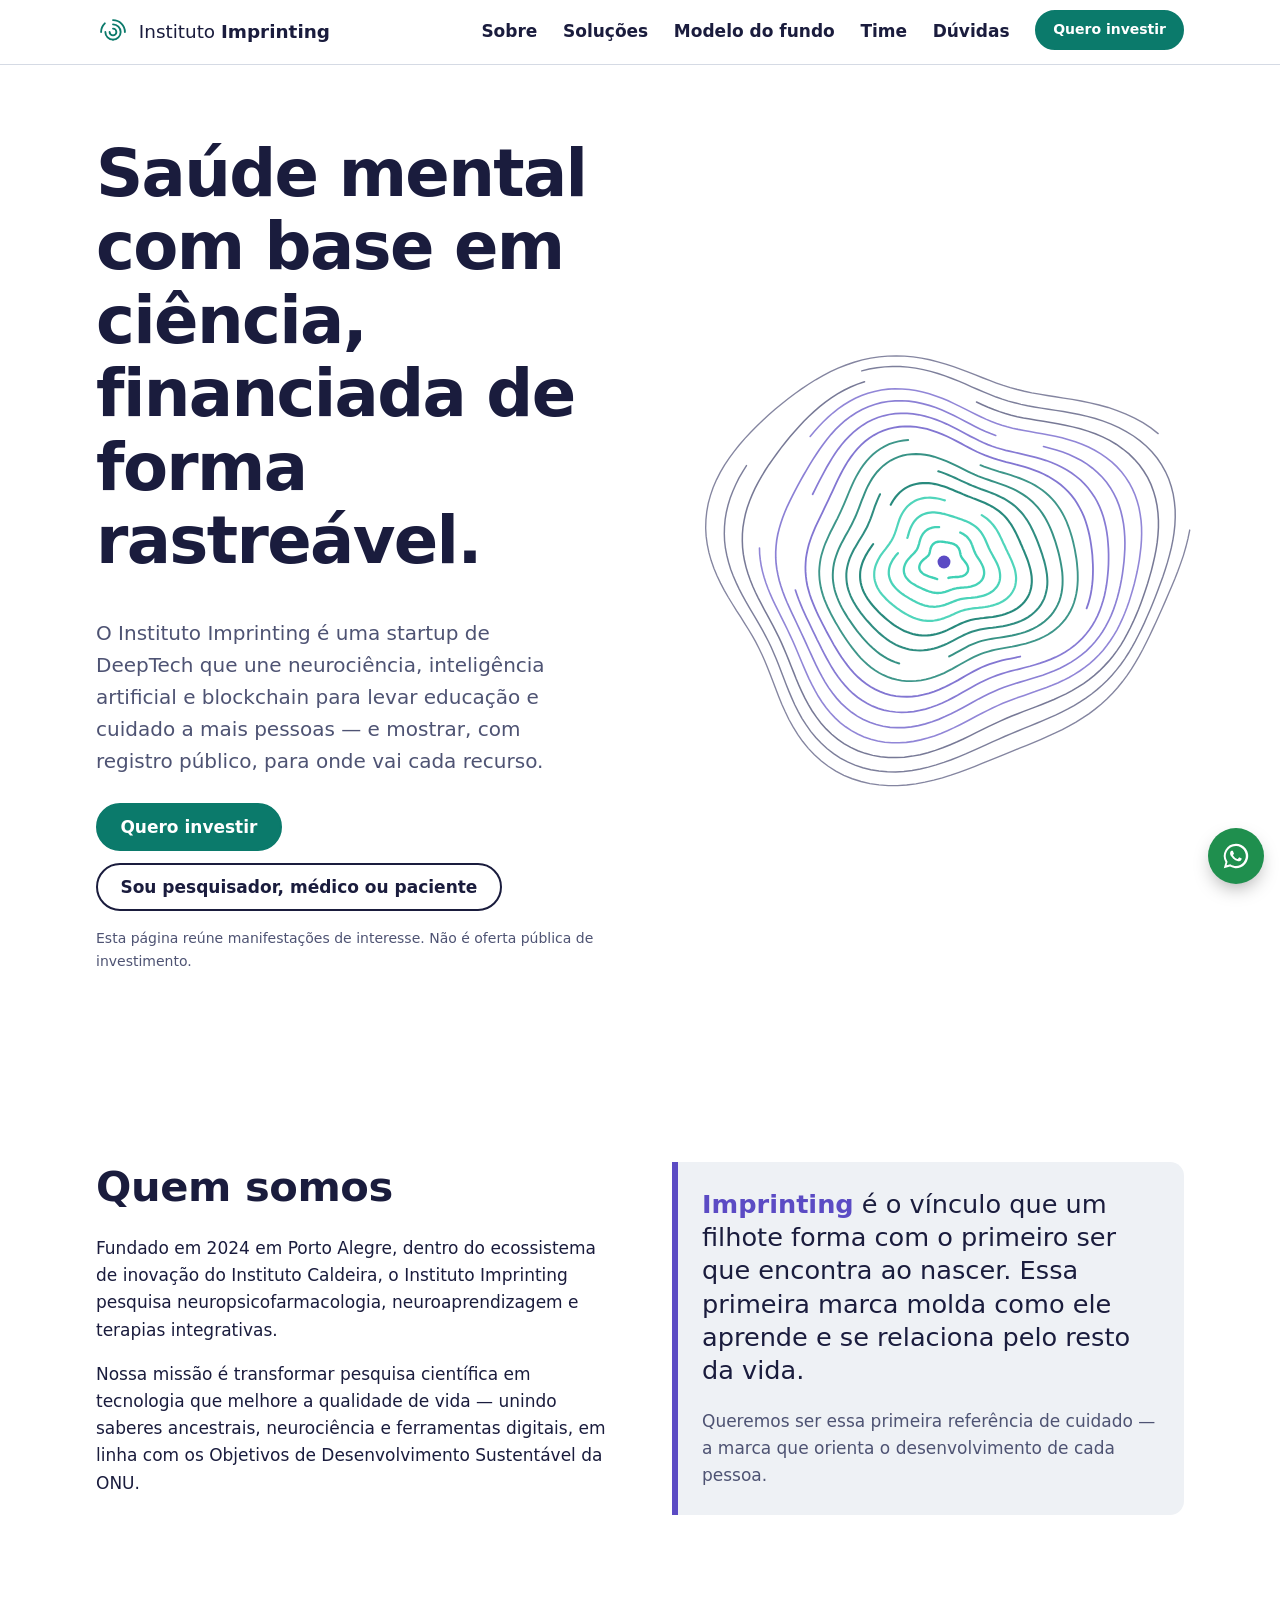
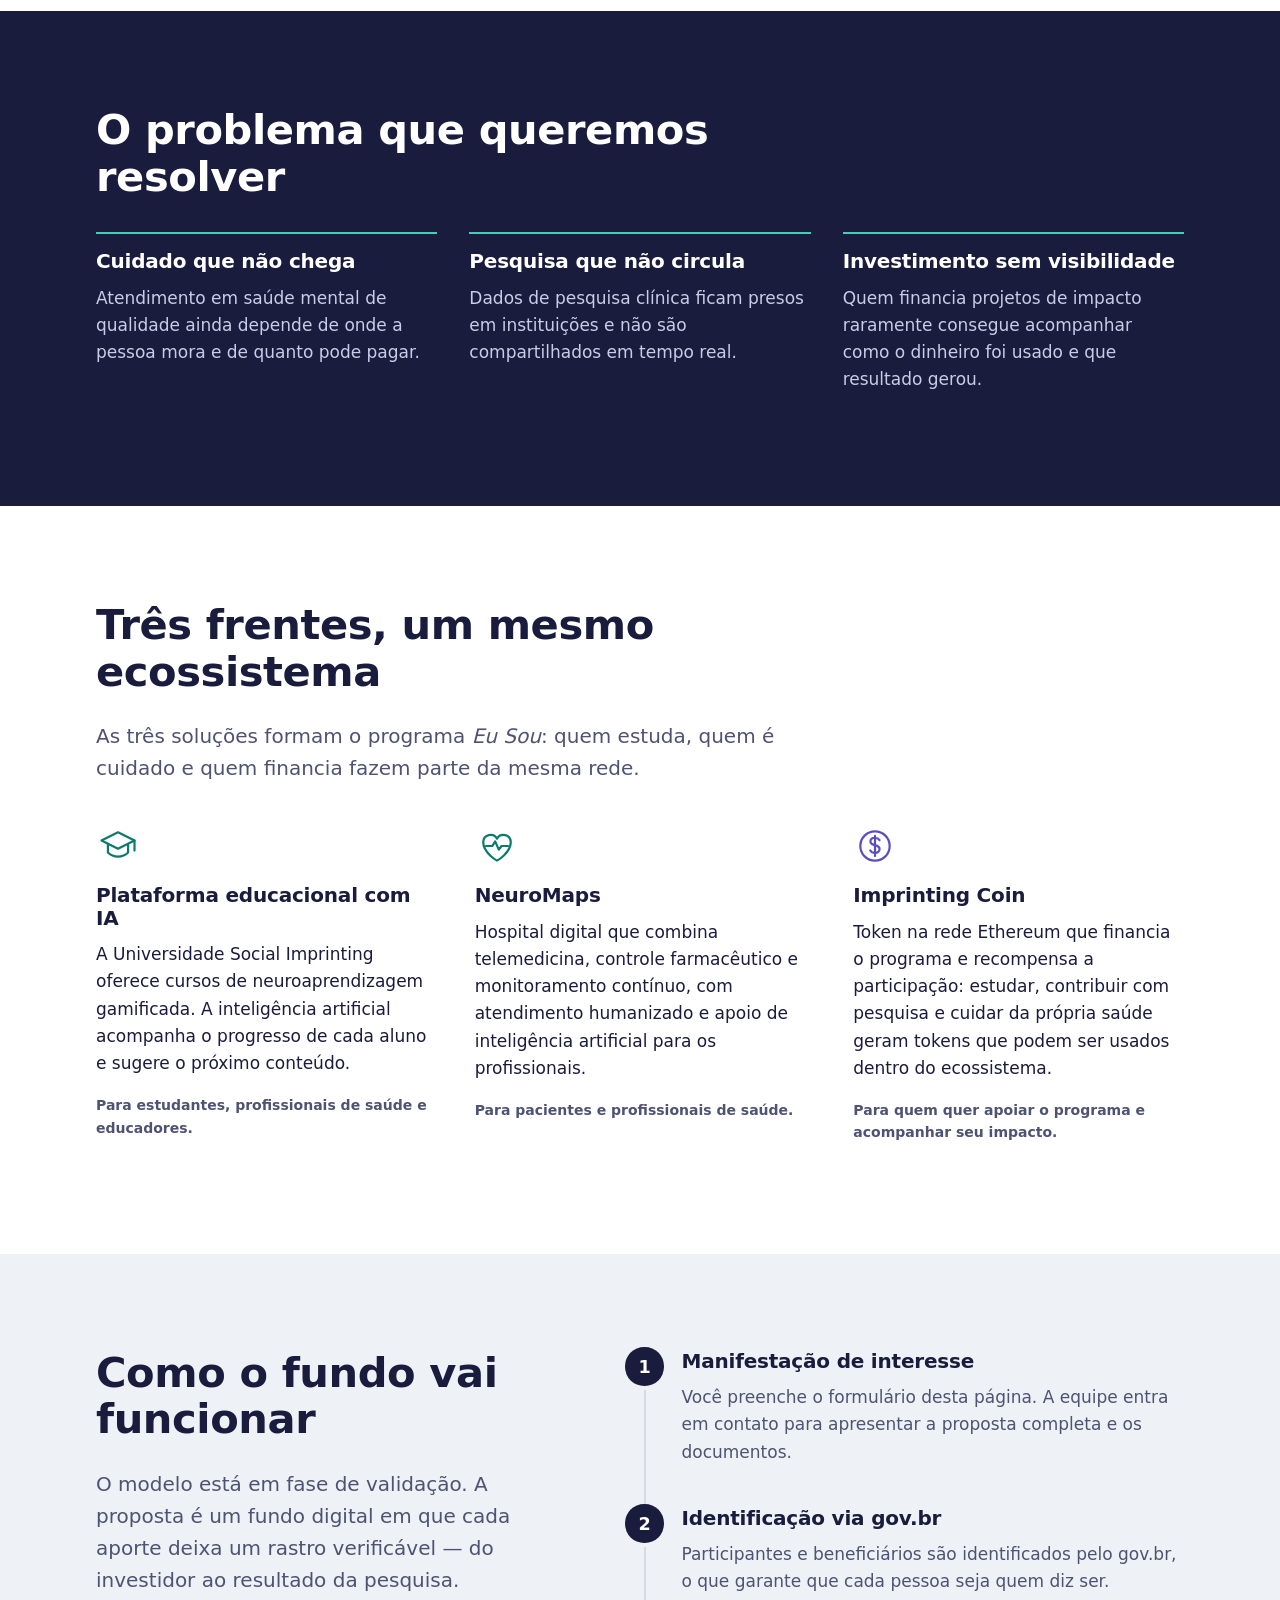
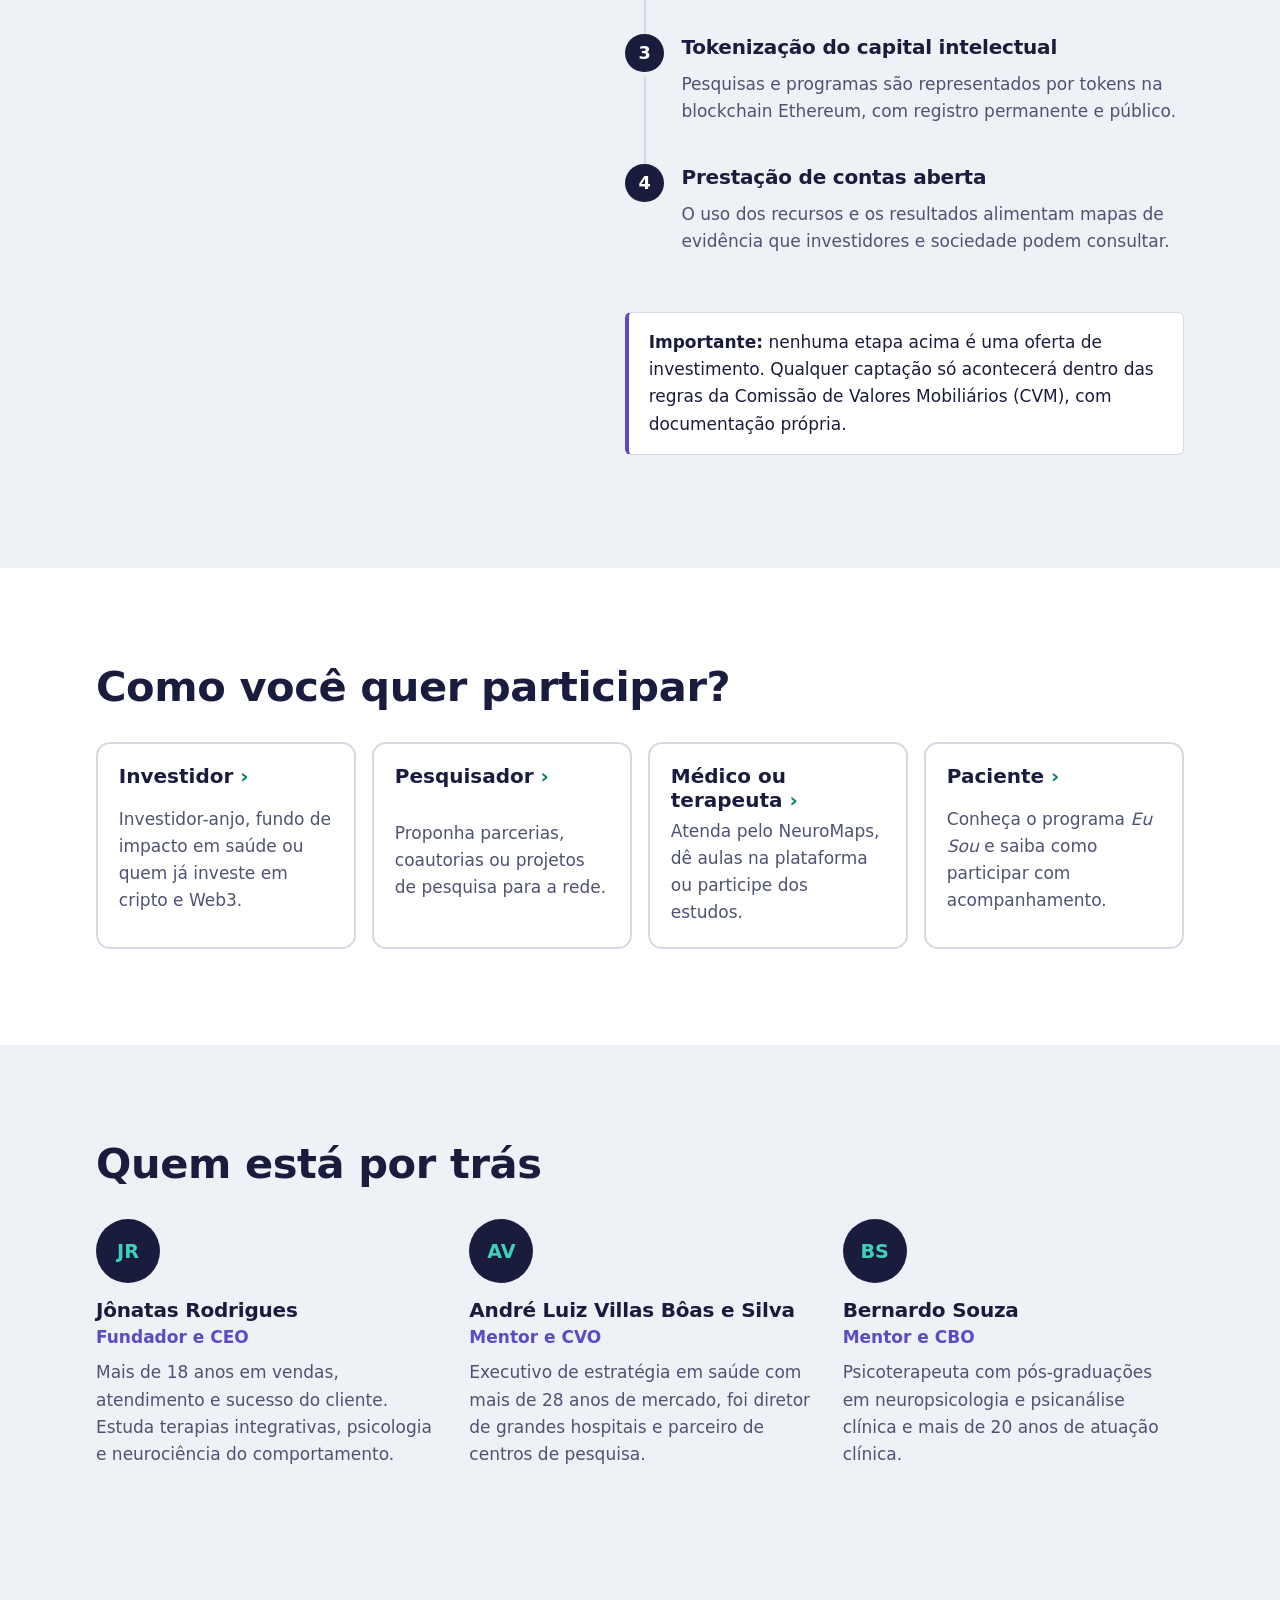
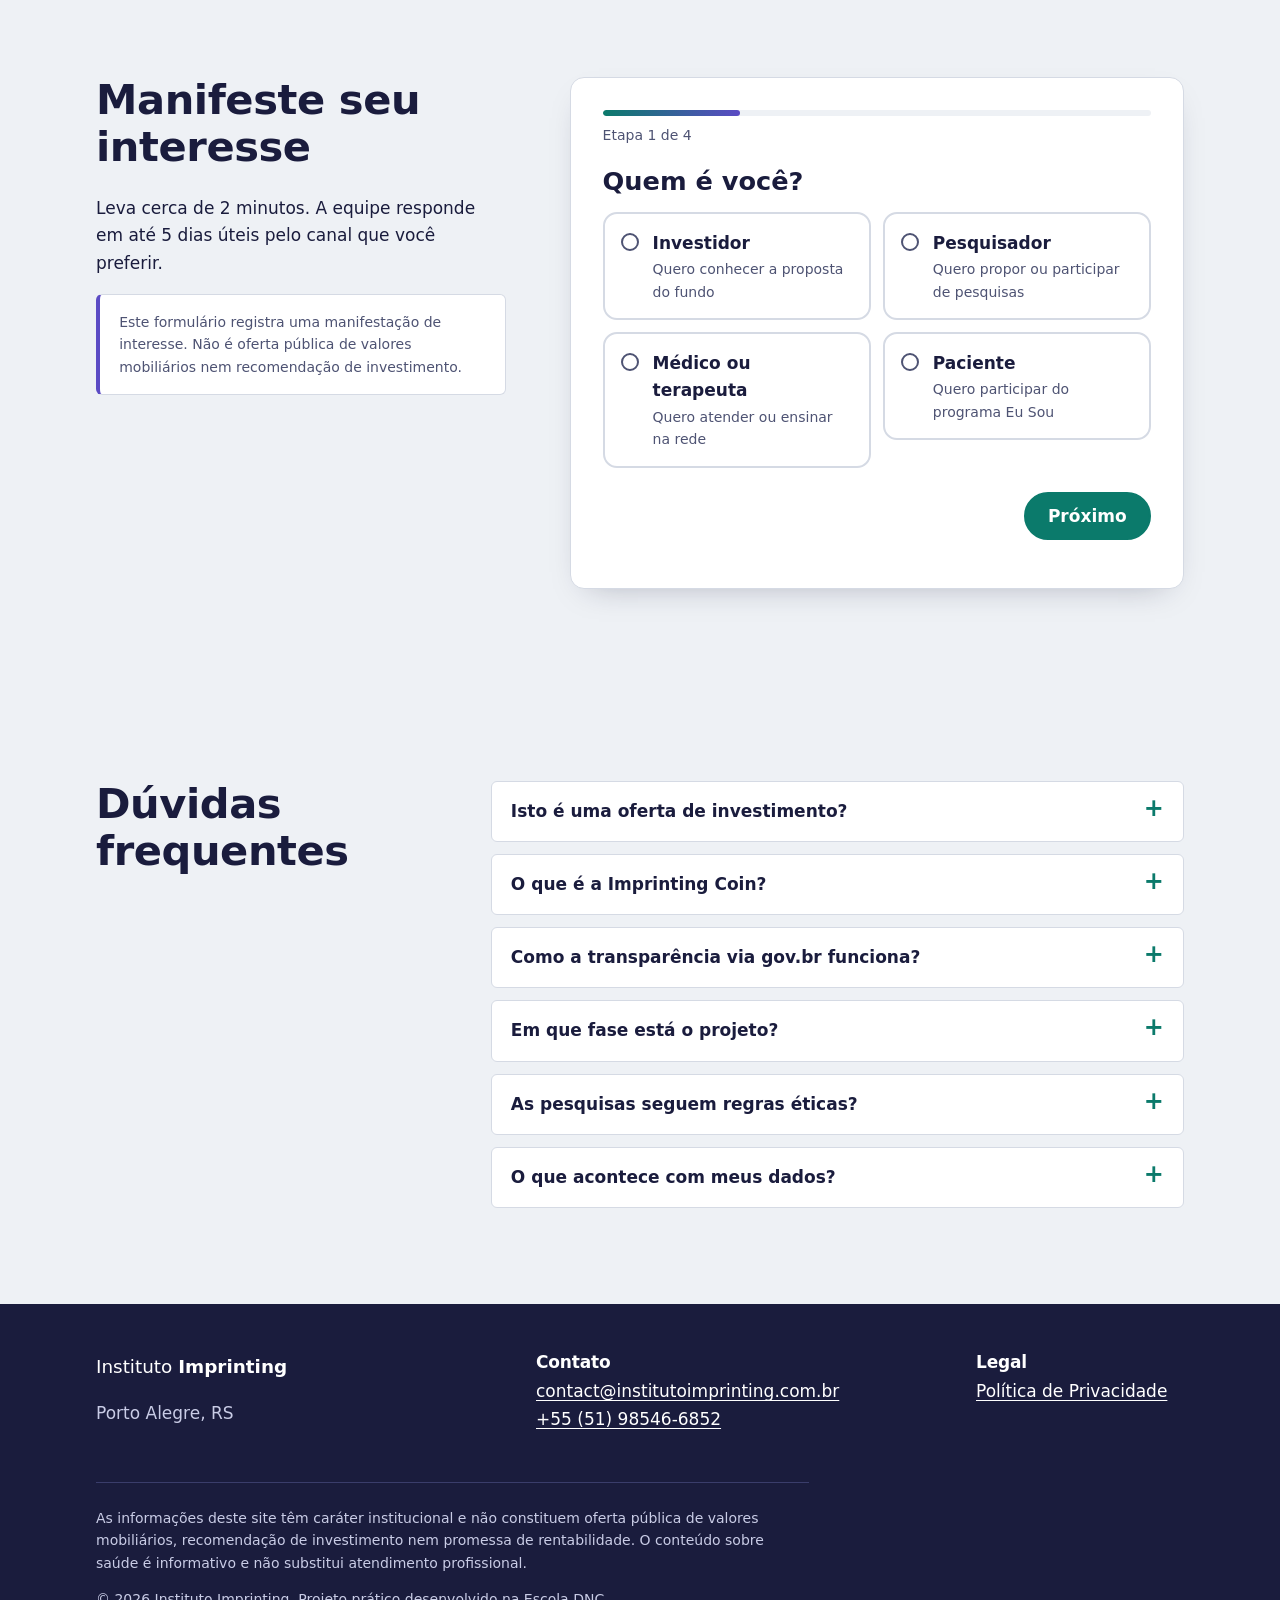
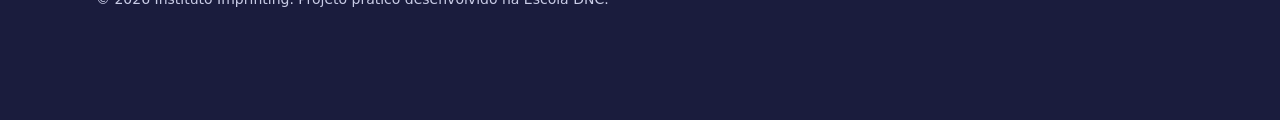
==== commit aead9e45: "Seguranca: validacao de < e > e README atualizado" ====
--- a/index.html
+++ b/index.html
@@ -273,7 +273,7 @@
           <!-- etapa 4 -->
           <fieldset class="step" data-step="4" hidden>
             <legend>Mensagem e consentimento</legend>
-            <div class="field"><label for="mensagem">Quer contar algo a mais? <small>(opcional)</small></label><textarea id="mensagem" name="mensagem" rows="4" maxlength="1500"></textarea><p class="counter" id="counter">0 / 1500</p></div>
+            <div class="field"><label for="mensagem">Quer contar algo a mais? <small>(opcional)</small></label><textarea id="mensagem" name="mensagem" rows="4" maxlength="1500"></textarea><p class="counter" id="counter">0 / 1500</p><p class="error" data-error-for="mensagem"></p></div>
             <label class="check"><input type="checkbox" name="lgpd" id="lgpd" required> <span>Autorizo o Instituto Imprinting a usar meus dados para entrar em contato sobre o perfil escolhido, conforme a <a href="privacidade.html" target="_blank" rel="noopener">Política de Privacidade</a>. Posso pedir a exclusão a qualquer momento.</span></label>
             <p class="error" data-error-for="lgpd"></p>
             <label class="check check--saude" hidden><input type="checkbox" name="saude" id="saude"> <span>Entendo que, ao me identificar como paciente, essa informação é um dado pessoal sensível (LGPD, art. 11) e autorizo seu uso apenas para o contato sobre o programa <i>Eu Sou</i>.</span></label>
--- a/assets/style.css
+++ b/assets/style.css
@@ -0,0 +1,279 @@
+/* Instituto Imprinting — estilos (mobile-first) */
+:root {
+  --ink: #1A1C3D;
+  --ink-2: #2B2E5C;
+  --mist: #EEF1F5;
+  --paper: #FFFFFF;
+  --teal: #0B7A6B;
+  --teal-bright: #3FD1B5;
+  --violet: #5B4BC4;
+  --muted: #4E5373;
+  --line: #D5DAE4;
+  --error: #B3261E;
+
+  --display: "Bricolage Grotesque", "Segoe UI", system-ui, sans-serif;
+  --body: "Atkinson Hyperlegible", "Segoe UI", system-ui, sans-serif;
+
+  --step--1: 0.875rem;
+  --step-0: 1.0625rem;
+  --step-1: 1.25rem;
+  --step-2: 1.6rem;
+  --step-3: clamp(1.9rem, 1.4rem + 2vw, 2.6rem);
+  --step-4: clamp(2.4rem, 1.5rem + 4vw, 4.1rem);
+
+  --wrap: 72rem;
+  --gutter: 1rem;
+  --radius-s: 6px;
+  --radius-m: 14px;
+}
+
+*, *::before, *::after { box-sizing: border-box; }
+[hidden] { display: none !important; }
+html { scroll-behavior: smooth; scroll-padding-top: 5rem; -webkit-text-size-adjust: 100%; }
+body {
+  margin: 0;
+  font-family: var(--body);
+  font-size: var(--step-0);
+  line-height: 1.6;
+  color: var(--ink);
+  background: var(--paper);
+  overflow-x: hidden;
+}
+img, svg { display: block; max-width: 100%; }
+a { color: var(--teal); text-underline-offset: 3px; }
+a:hover { color: var(--ink); }
+h1, h2, h3 { font-family: var(--display); line-height: 1.12; margin: 0 0 .6em; letter-spacing: -0.01em; }
+h1 { font-size: var(--step-4); font-weight: 800; letter-spacing: -0.025em; max-width: 17ch; }
+h2 { font-size: var(--step-3); font-weight: 700; max-width: 22ch; }
+h3 { font-size: var(--step-1); font-weight: 700; }
+p { margin: 0 0 1em; }
+:focus-visible { outline: 3px solid var(--violet); outline-offset: 3px; border-radius: 3px; }
+
+.wrap { width: 100%; max-width: var(--wrap); margin: 0 auto; padding: 0 var(--gutter); }
+.skip { position: absolute; left: -999px; top: 0; background: var(--ink); color: #fff; padding: .6rem 1rem; z-index: 100; }
+.skip:focus { left: 1rem; top: 1rem; }
+
+/* Botões */
+.btn {
+  display: inline-flex; align-items: center; justify-content: center; gap: .5rem;
+  min-height: 48px; padding: .75rem 1.4rem;
+  font: 700 var(--step-0)/1.2 var(--body);
+  color: #fff; background: var(--teal);
+  border: 2px solid var(--teal); border-radius: 999px;
+  text-decoration: none; cursor: pointer;
+  transition: background-color .15s, color .15s, border-color .15s;
+}
+.btn:hover { background: var(--ink); border-color: var(--ink); color: #fff; }
+.btn--ghost { background: transparent; color: var(--ink); border-color: var(--ink); }
+.btn--ghost:hover { background: var(--ink); color: #fff; }
+.btn--small { min-height: 40px; padding: .45rem 1rem; font-size: var(--step--1); }
+.btn[disabled] { opacity: .6; cursor: progress; }
+
+/* Topo */
+.topbar { position: sticky; top: 0; z-index: 50; background: rgba(255,255,255,.94); backdrop-filter: blur(8px); border-bottom: 1px solid var(--line); }
+.topbar__inner { display: flex; align-items: center; justify-content: space-between; min-height: 64px; flex-wrap: wrap; }
+.brand { display: inline-flex; align-items: center; gap: .55rem; color: var(--ink); text-decoration: none; font-family: var(--display); font-size: 1.15rem; font-weight: 500; }
+.brand b { font-weight: 800; }
+.brand__mark { width: 34px; height: 34px; color: var(--teal); }
+.menu-btn { font: 700 var(--step--1) var(--body); background: none; border: 2px solid var(--ink); border-radius: 999px; padding: .4rem .9rem; color: var(--ink); min-height: 40px; cursor: pointer; }
+.nav { display: none; width: 100%; flex-direction: column; gap: .25rem; padding: .5rem 0 1rem; }
+.nav.is-open { display: flex; }
+.nav a:not(.btn) { color: var(--ink); text-decoration: none; padding: .55rem 0; font-weight: 700; }
+.nav a:not(.btn):hover { color: var(--teal); }
+.nav .btn { margin-top: .5rem; align-self: flex-start; }
+
+/* Hero */
+.hero { padding: 2.5rem 0 3rem; background: var(--paper); }
+.hero__grid { display: grid; gap: 1.5rem; align-items: center; }
+.lead { font-size: var(--step-1); color: var(--muted); max-width: 38ch; }
+.hero__ctas { display: flex; flex-wrap: wrap; gap: .75rem; margin: 1.6rem 0 1rem; }
+.hero__note { font-size: var(--step--1); color: var(--muted); }
+.hero__art { margin: 0; order: -1; justify-self: center; width: min(72vw, 330px); }
+#imprint { width: 100%; height: auto; overflow: visible; }
+#imprint path { fill: none; stroke-linecap: round; }
+
+/* Seções */
+.section { padding: 4rem 0; }
+.section--mist { background: var(--mist); }
+.section--ink { background: var(--ink); color: #E8EAF6; }
+.section--ink h2, .section--ink h3 { color: #fff; }
+.section__intro { color: var(--muted); max-width: 60ch; font-size: var(--step-1); }
+
+.sobre { display: grid; gap: 2rem; }
+.sobre__text p { max-width: 62ch; }
+.nome { margin: 0; padding: 1.6rem 1.5rem; border-left: 6px solid var(--violet); background: var(--mist); border-radius: 0 var(--radius-m) var(--radius-m) 0; }
+.nome p { font-family: var(--display); font-size: var(--step-2); font-weight: 500; line-height: 1.3; margin-bottom: .8em; }
+.nome dfn { font-style: normal; font-weight: 800; color: var(--violet); }
+.nome footer { color: var(--muted); }
+
+.problemas { list-style: none; padding: 0; margin: 2rem 0 0; display: grid; gap: 1.75rem; }
+.problemas li { border-top: 2px solid var(--teal-bright); padding-top: 1rem; }
+.problemas p { color: #C9CCE6; max-width: 36ch; }
+
+.solucoes { display: grid; gap: 2.5rem; margin-top: 2.5rem; }
+.solucao { max-width: 38ch; }
+.solucao__icon { width: 44px; height: 44px; color: var(--teal); margin-bottom: 1rem; }
+.solucao:nth-child(3) .solucao__icon { color: var(--violet); }
+.solucao__para { font-size: var(--step--1); color: var(--muted); font-weight: 700; }
+
+.modelo__head p { max-width: 60ch; color: var(--muted); font-size: var(--step-1); }
+.etapas { list-style: none; counter-reset: etapa; padding: 0; margin: 2.5rem 0; display: grid; gap: 1.5rem; }
+.etapas li { counter-increment: etapa; position: relative; padding-left: 3.5rem; }
+.etapas li::before {
+  content: counter(etapa);
+  position: absolute; left: 0; top: -.15rem;
+  width: 2.4rem; height: 2.4rem; border-radius: 50%;
+  display: grid; place-items: center;
+  font: 800 1.1rem var(--display); color: #fff; background: var(--ink);
+}
+.etapas li:not(:last-child)::after { content: ""; position: absolute; left: 1.15rem; top: 2.5rem; bottom: -1.4rem; width: 2px; background: var(--line); }
+.etapas p { color: var(--muted); max-width: 46ch; }
+.aviso { background: var(--paper); border: 1px solid var(--line); border-left: 4px solid var(--violet); padding: 1rem 1.2rem; border-radius: var(--radius-s); max-width: 70ch; }
+.aviso--small { font-size: var(--step--1); color: var(--muted); }
+
+.perfis { display: grid; gap: 1rem; margin-top: 2rem; }
+.perfil-card {
+  text-align: left; font: inherit; color: var(--ink); cursor: pointer;
+  background: var(--paper); border: 2px solid var(--line); border-radius: var(--radius-m);
+  padding: 1.25rem 1.3rem; display: grid; gap: .35rem; min-height: 48px;
+  transition: border-color .15s, background-color .15s;
+}
+.perfil-card:hover { border-color: var(--teal); background: #F3FBF9; }
+.perfil-card__nome { font: 700 var(--step-1) var(--display); }
+.perfil-card__nome::after { content: "\00a0›"; color: var(--teal); }
+.perfil-card span:last-child { color: var(--muted); }
+
+.time { list-style: none; padding: 0; margin: 2rem 0 0; display: grid; gap: 2rem; }
+.pessoa { display: grid; grid-template-columns: auto 1fr; gap: 1rem; align-items: start; }
+.pessoa__avatar { width: 64px; height: 64px; border-radius: 50%; display: grid; place-items: center; background: var(--ink); color: var(--teal-bright); font: 800 1.2rem var(--display); }
+.pessoa h3 { margin-bottom: .1em; }
+.pessoa__cargo { color: var(--violet); font-weight: 700; margin-bottom: .5em; }
+.pessoa p:last-child { color: var(--muted); max-width: 48ch; }
+
+/* Formulário */
+.form-section { background: var(--mist); }
+.form-wrap { display: grid; gap: 2rem; }
+.form-intro p { max-width: 46ch; }
+.form { background: var(--paper); border: 1px solid var(--line); border-radius: var(--radius-m); padding: 1.5rem 1.25rem; box-shadow: 0 12px 32px -18px rgba(26,28,61,.35); }
+.progress { height: 6px; background: var(--mist); border-radius: 99px; overflow: hidden; }
+.progress__bar { display: block; height: 100%; width: 25%; background: linear-gradient(90deg, var(--teal), var(--violet)); border-radius: 99px; transition: width .35s ease; }
+.progress__label { font-size: var(--step--1); color: var(--muted); margin: .5rem 0 1.25rem; }
+fieldset { border: 0; padding: 0; margin: 0; min-width: 0; }
+legend { font: 700 var(--step-2) var(--display); margin-bottom: 1rem; padding: 0; }
+.choices { display: grid; gap: .75rem; }
+.choice { position: relative; display: block; cursor: pointer; }
+.choice input { position: absolute; opacity: 0; inset: 0; cursor: pointer; }
+.choice span { display: grid; gap: .1rem; padding: .95rem 1.1rem .95rem 3rem; border: 2px solid var(--line); border-radius: var(--radius-m); position: relative; transition: border-color .15s, background-color .15s; }
+.choice span::before { content: ""; position: absolute; left: 1rem; top: 1.15rem; width: 1.15rem; height: 1.15rem; border-radius: 50%; border: 2px solid var(--muted); background: #fff; }
+.choice small { color: var(--muted); font-size: var(--step--1); }
+.choice input:checked + span { border-color: var(--teal); background: #F0FAF7; }
+.choice input:checked + span::before { border-color: var(--teal); background: radial-gradient(var(--teal) 45%, #fff 50%); }
+.choice input:focus-visible + span { outline: 3px solid var(--violet); outline-offset: 2px; }
+
+.field { margin-bottom: 1.1rem; }
+.field label, .label { display: block; font-weight: 700; margin-bottom: .35rem; }
+.field small, .label small { font-weight: 400; color: var(--muted); }
+input[type=text], input:not([type]), input[type=email], input[type=tel], input[type=url], select, textarea {
+  width: 100%; min-height: 48px; padding: .7rem .85rem;
+  font: inherit; color: var(--ink); background: #fff;
+  border: 2px solid var(--line); border-radius: var(--radius-s);
+}
+textarea { resize: vertical; min-height: 110px; }
+input:focus, select:focus, textarea:focus { border-color: var(--teal); outline: none; box-shadow: 0 0 0 3px rgba(11,122,107,.2); }
+.is-invalid { border-color: var(--error) !important; }
+.is-valid { border-color: var(--teal) !important; }
+.field-row { display: grid; grid-template-columns: 1fr 6.5rem; gap: .75rem; }
+.pills { display: flex; flex-wrap: wrap; gap: .5rem; }
+.pills label { display: inline-flex; align-items: center; gap: .45rem; min-height: 44px; padding: .45rem .9rem; border: 2px solid var(--line); border-radius: 999px; font-weight: 400; cursor: pointer; margin: 0; }
+.pills label:has(input:checked) { border-color: var(--teal); background: #F0FAF7; font-weight: 700; }
+.pills input { accent-color: var(--teal); width: 1.05rem; height: 1.05rem; margin: 0; }
+.branch { display: none; }
+.branch.is-active { display: block; }
+.nota { font-size: var(--step--1); color: var(--muted); background: var(--mist); padding: .8rem 1rem; border-radius: var(--radius-s); }
+.check { display: grid; grid-template-columns: auto 1fr; gap: .7rem; align-items: start; margin: .4rem 0; cursor: pointer; }
+.check input { width: 1.3rem; height: 1.3rem; margin-top: .2rem; accent-color: var(--teal); }
+.check--saude { margin-top: .8rem; padding: .9rem 1rem; background: #F4F2FF; border-radius: var(--radius-s); border-left: 4px solid var(--violet); }
+.check--saude[hidden] { display: none; }
+.counter { font-size: var(--step--1); color: var(--muted); text-align: right; margin: .25rem 0 0; }
+.error { color: var(--error); font-size: var(--step--1); font-weight: 700; margin: .3rem 0 0; min-height: 0; }
+.error:empty { display: none; }
+.hp { position: absolute; left: -10000px; width: 1px; height: 1px; overflow: hidden; }
+.form-nav { display: flex; justify-content: space-between; gap: .75rem; margin-top: 1.5rem; flex-wrap: wrap; }
+.form-nav .btn:not(.btn--ghost) { margin-left: auto; }
+.form-status { margin: 1rem 0 0; font-weight: 700; }
+.form-status.is-error { color: var(--error); }
+.sucesso { text-align: center; padding: 1rem 0; }
+.sucesso svg { width: 72px; height: 72px; color: var(--teal); margin: 0 auto 1rem; }
+.sucesso:focus { outline: none; }
+.form.is-done .progress, .form.is-done .progress__label, .form.is-done .step, .form.is-done .form-nav { display: none; }
+
+/* FAQ */
+.faq { margin-top: 2rem; display: grid; gap: .75rem; max-width: 52rem; }
+.faq details { background: var(--paper); border: 1px solid var(--line); border-radius: var(--radius-s); }
+.faq summary { cursor: pointer; padding: 1rem 3rem 1rem 1.2rem; font-weight: 700; list-style: none; position: relative; min-height: 48px; }
+.faq summary::-webkit-details-marker { display: none; }
+.faq summary::after { content: "+"; position: absolute; right: 1.2rem; top: .75rem; font: 700 1.5rem var(--display); color: var(--teal); }
+.faq details[open] summary::after { content: "–"; }
+.faq details p { padding: 0 1.2rem 1.1rem; margin: 0; color: var(--muted); max-width: 68ch; }
+
+/* Rodapé */
+.footer { background: var(--ink); color: #C9CCE6; padding: 3rem 0 6rem; }
+.footer a { color: #fff; }
+.footer__grid { display: grid; gap: 1.5rem; }
+.brand--footer { color: #fff; }
+.footer__h { font: 700 var(--step-0) var(--body); color: #fff; margin-bottom: .4rem; }
+.footer__legal { margin-top: 2rem; font-size: var(--step--1); }
+.footer__legal p:first-child { border-top: 1px solid #3A3D6B; padding-top: 1.5rem; }
+.footer__legal p { max-width: 80ch; }
+
+.whats { position: fixed; right: 1rem; bottom: 1rem; z-index: 60; width: 56px; height: 56px; border-radius: 50%; display: grid; place-items: center; background: #1F8F4E; color: #fff; box-shadow: 0 8px 20px -6px rgba(0,0,0,.4); }
+.whats svg { width: 30px; height: 30px; }
+.whats:hover { background: #17733e; color: #fff; }
+
+/* Revelação ao rolar: só o conteúdo do modelo do fundo (um único momento) */
+.reveal-ready .etapas li { opacity: 0; transform: translateY(12px); transition: opacity .5s ease, transform .5s ease; }
+.reveal-ready .etapas.is-visible li { opacity: 1; transform: none; }
+.reveal-ready .etapas.is-visible li:nth-child(2) { transition-delay: .12s; }
+.reveal-ready .etapas.is-visible li:nth-child(3) { transition-delay: .24s; }
+.reveal-ready .etapas.is-visible li:nth-child(4) { transition-delay: .36s; }
+
+/* Tablet */
+@media (min-width: 640px) {
+  :root { --gutter: 1.5rem; }
+  .perfis { grid-template-columns: 1fr 1fr; }
+  .problemas { grid-template-columns: repeat(3, 1fr); gap: 2rem; }
+  .form { padding: 2rem; }
+  .choices { grid-template-columns: 1fr 1fr; }
+  .footer__grid { grid-template-columns: 2fr 2fr 1fr; }
+}
+
+/* Desktop */
+@media (min-width: 960px) {
+  :root { --gutter: 2rem; }
+  .menu-btn { display: none; }
+  .nav { display: flex; width: auto; flex-direction: row; align-items: center; gap: 1.6rem; padding: 0; }
+  .nav .btn { margin: 0; }
+  .hero { padding: 4.5rem 0 5rem; }
+  .hero__grid { grid-template-columns: 1.15fr 1fr; gap: 3rem; }
+  .hero__art { order: 0; width: 100%; max-width: 480px; justify-self: end; }
+  .section { padding: 6rem 0; }
+  .sobre { grid-template-columns: 1fr 1fr; gap: 4rem; align-items: center; }
+  .solucoes { grid-template-columns: repeat(3, 1fr); gap: 3rem; }
+  .modelo { display: grid; grid-template-columns: 1fr 1.2fr; column-gap: 4rem; }
+  .modelo__head { position: sticky; top: 7rem; align-self: start; }
+  .etapas { margin-top: 0; }
+  .modelo .aviso { grid-column: 2; }
+  .perfis { grid-template-columns: repeat(4, 1fr); }
+  .time { grid-template-columns: repeat(3, 1fr); }
+  .pessoa { grid-template-columns: 1fr; }
+  .form-wrap { grid-template-columns: 1fr 1.5fr; gap: 4rem; align-items: start; }
+  .form-intro { position: sticky; top: 7rem; }
+  .faq-wrap { display: grid; grid-template-columns: 1fr 2fr; gap: 3rem; }
+  .faq { margin-top: 0; }
+}
+
+@media (prefers-reduced-motion: reduce) {
+  html { scroll-behavior: auto; }
+  *, *::before, *::after { transition-duration: .01ms !important; animation-duration: .01ms !important; }
+  .reveal-ready .etapas li { opacity: 1; transform: none; }
+}
